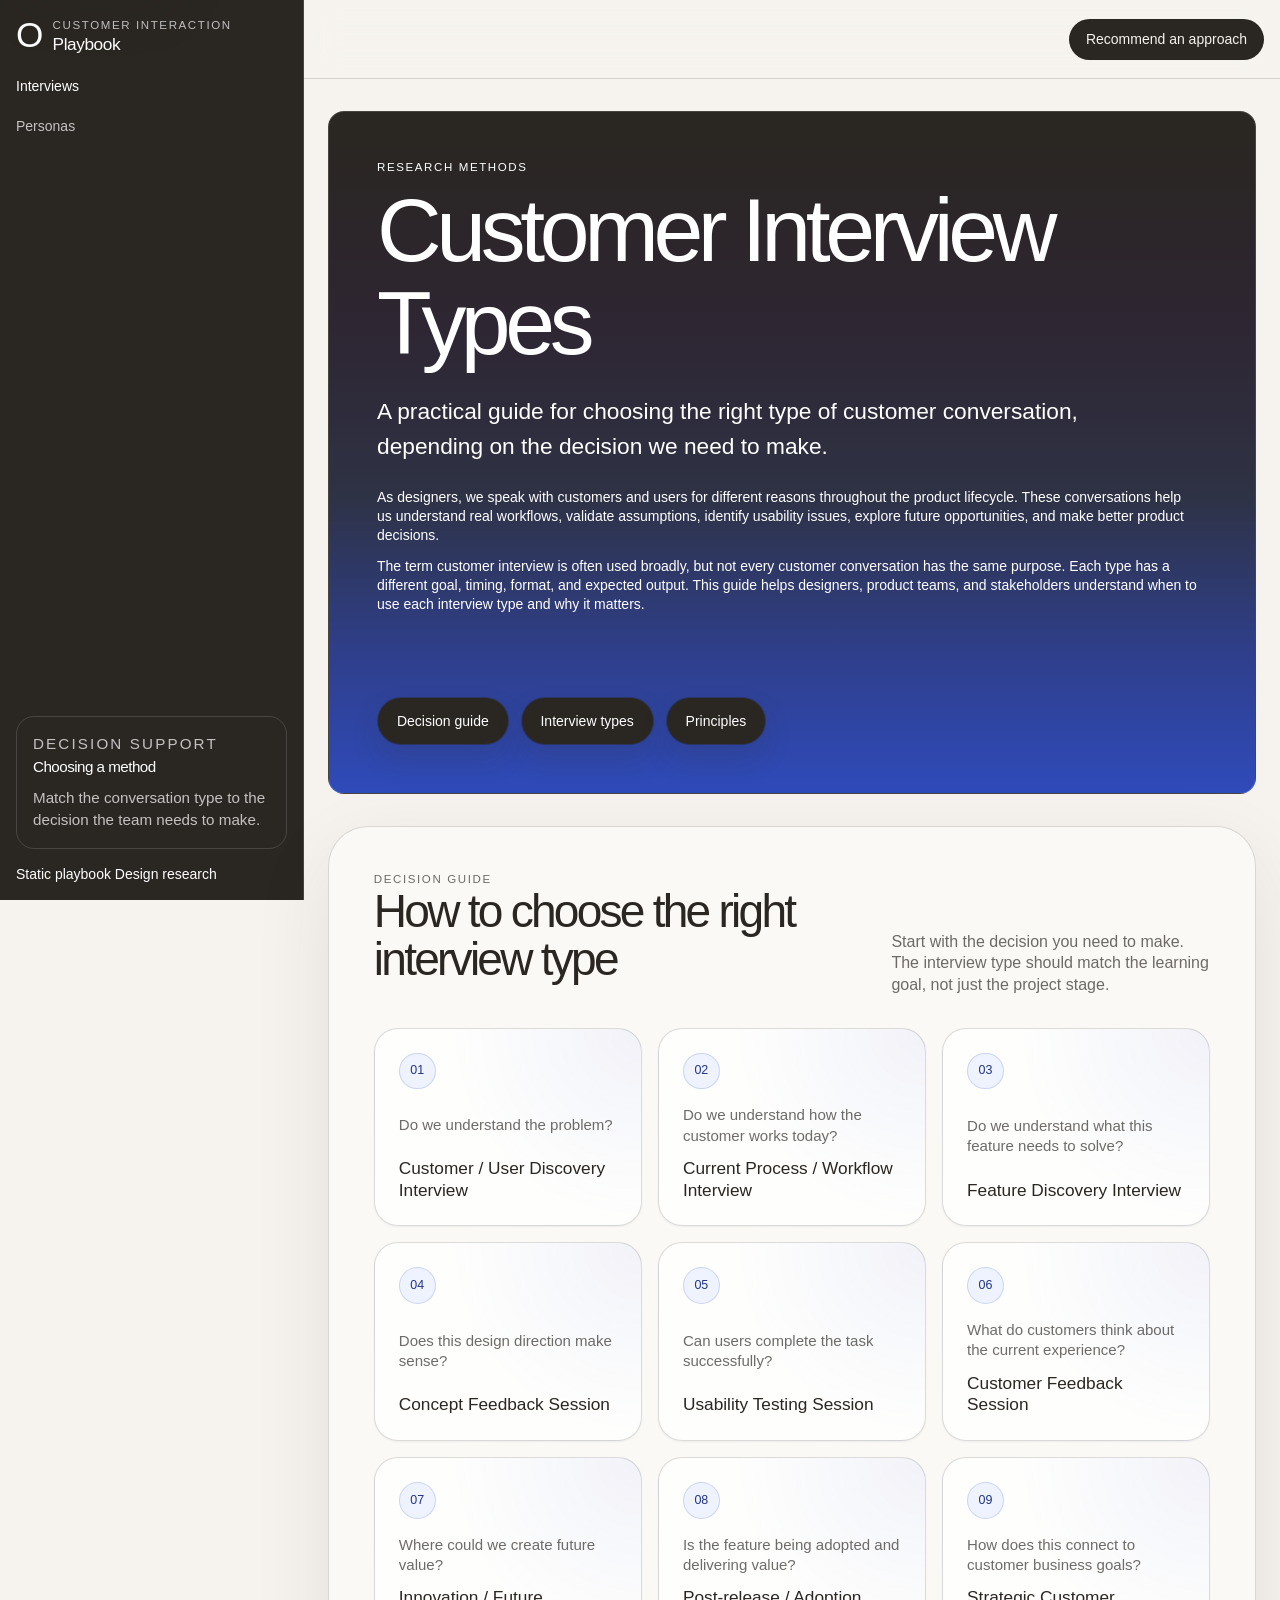
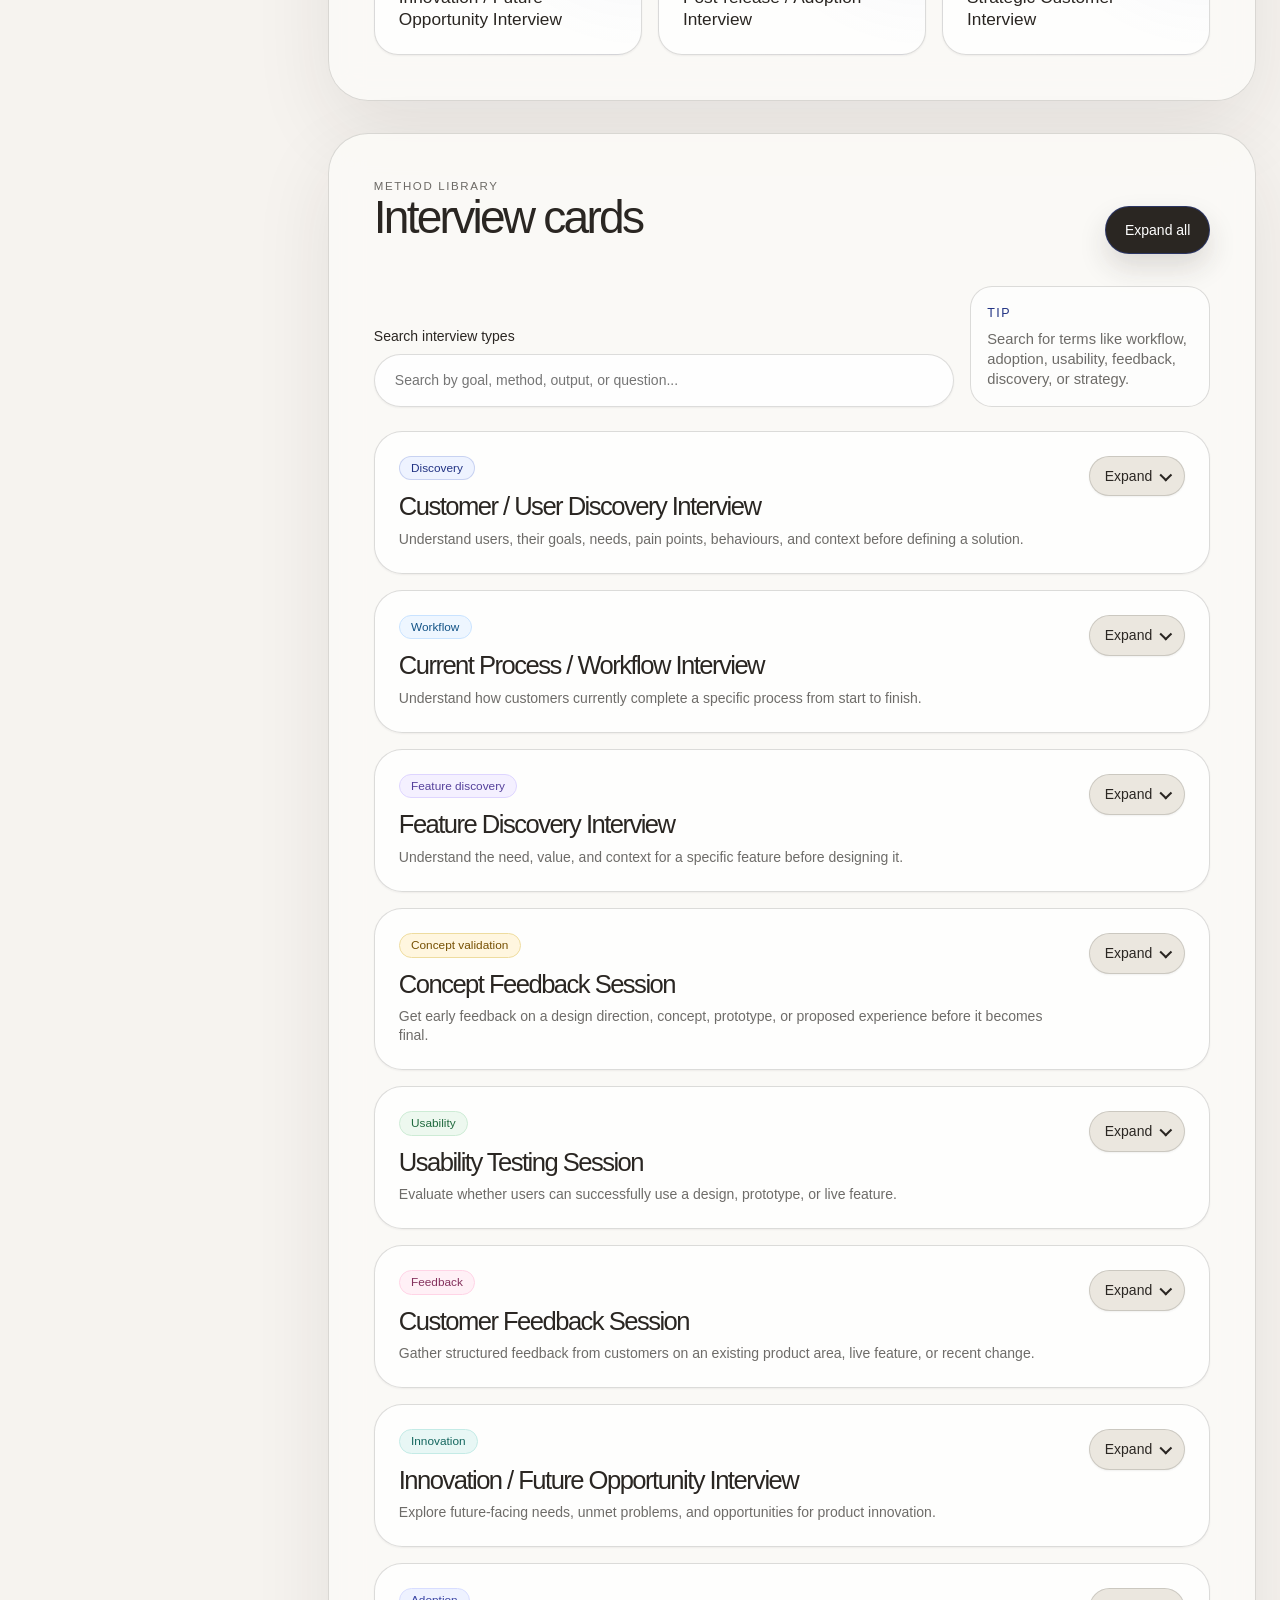
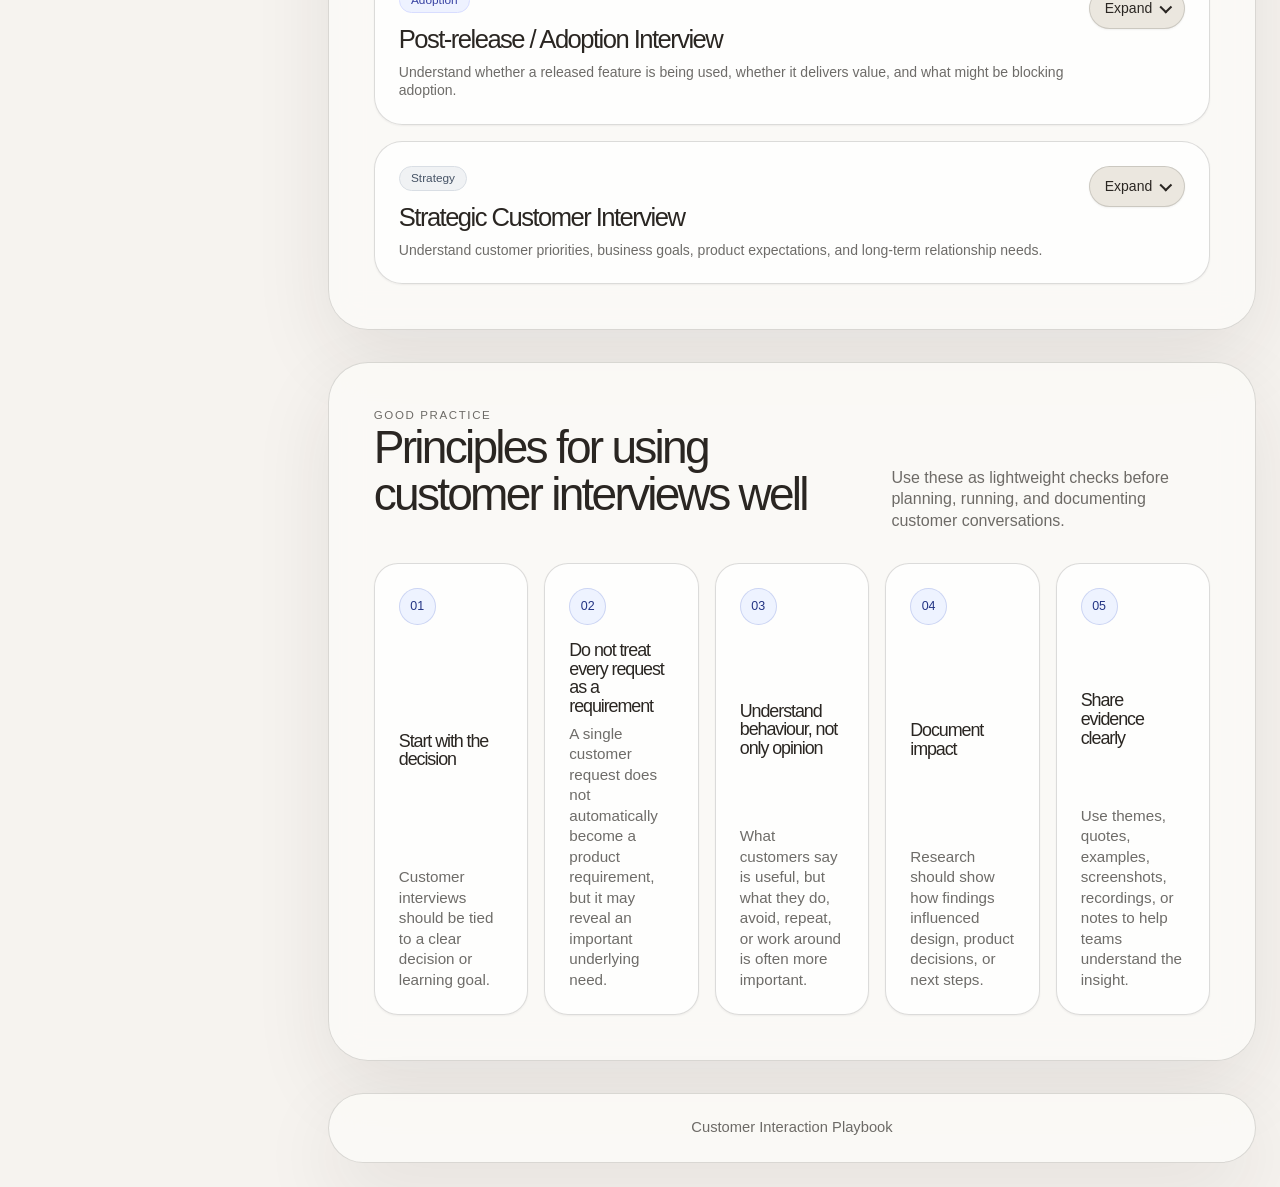
==== index.html @ 6f3b3ffb "Update Personas hero to match Interviews hero pattern" ====
<!DOCTYPE html>
<html lang="en">
<head>
  <meta charset="UTF-8">
  <meta name="viewport" content="width=device-width, initial-scale=1.0">
  <title>Customer Interview Types | Customer Interaction Playbook</title>
  <link rel="stylesheet" href="styles.css">
</head>
<body>
  <a class="skip-link" href="#main-content">Skip to main content</a>

  <div class="app-shell">
    <aside class="sidebar" aria-label="Research library navigation">
      <div class="sidebar__inner">
        <div class="brand" aria-label="Customer Interaction Playbook">
          <span class="brand__mark" aria-hidden="true">O</span>
          <div>
            <p class="brand__eyebrow">Customer Interaction</p>
            <p class="brand__name">Playbook</p>
          </div>
        </div>

        <nav class="side-nav" aria-label="Primary">
          <ul>
            <li>
              <a class="side-nav__link side-nav__link--active" href="#interviews" aria-current="page">
                <span>Interviews</span>
              </a>
            </li>
            <li>
              <a class="side-nav__link" href="#personas">
                <span>Personas</span>
              </a>
            </li>
          </ul>
        </nav>

        <div class="sidebar-card">
          <p class="sidebar-card__eyebrow">Decision support</p>
          <p class="sidebar-card__title">Choosing a method</p>
          <p>Match the conversation type to the decision the team needs to make.</p>
        </div>

        <div class="sidebar-meta" aria-label="Playbook status">
          <span>Static playbook</span>
          <span>Design research</span>
        </div>
      </div>
    </aside>

    <main id="main-content" class="main-content">
      <header class="site-topbar" aria-label="Quick actions">
        <a class="topbar-action" href="#recommend-approach">Recommend an approach</a>
      </header>

      <div class="page-view" id="interviews-view" data-view="interviews">
        <section id="interviews" class="hero hero--interviews" aria-labelledby="page-title">
          <div class="hero__content">
            <p class="eyebrow">Research methods</p>
            <h1 id="page-title">Customer Interview Types</h1>
            <p class="hero__subtitle">A practical guide for choosing the right type of customer conversation, depending on the decision we need to make.</p>
            <div class="hero__copy">
              <p>As designers, we speak with customers and users for different reasons throughout the product lifecycle. These conversations help us understand real workflows, validate assumptions, identify usability issues, explore future opportunities, and make better product decisions.</p>
              <p>The term customer interview is often used broadly, but not every customer conversation has the same purpose. Each type has a different goal, timing, format, and expected output. This guide helps designers, product teams, and stakeholders understand when to use each interview type and why it matters.</p>
            </div>
          </div>

          <div class="hero__actions" aria-label="Jump to sections">
            <a class="button hero__action-link" href="#recommend-approach">Decision guide</a>
            <a class="button hero__action-link" href="#interview-library">Interview types</a>
            <a class="button hero__action-link" href="#principles">Principles</a>
          </div>
        </section>

        <section id="recommend-approach" class="section-shell summary-section" aria-labelledby="choose-title">
          <div class="section-heading section-heading--split">
            <div>
              <p class="eyebrow">Decision guide</p>
              <h2 id="choose-title">How to choose the right interview type</h2>
            </div>
            <p>Start with the decision you need to make. The interview type should match the learning goal, not just the project stage.</p>
          </div>

          <div class="decision-grid" aria-label="Interview type decision guide">
            <article class="decision-card">
              <span class="decision-card__number">01</span>
              <p>Do we understand the problem?</p>
              <strong>Customer / User Discovery Interview</strong>
            </article>
            <article class="decision-card">
              <span class="decision-card__number">02</span>
              <p>Do we understand how the customer works today?</p>
              <strong>Current Process / Workflow Interview</strong>
            </article>
            <article class="decision-card">
              <span class="decision-card__number">03</span>
              <p>Do we understand what this feature needs to solve?</p>
              <strong>Feature Discovery Interview</strong>
            </article>
            <article class="decision-card">
              <span class="decision-card__number">04</span>
              <p>Does this design direction make sense?</p>
              <strong>Concept Feedback Session</strong>
            </article>
            <article class="decision-card">
              <span class="decision-card__number">05</span>
              <p>Can users complete the task successfully?</p>
              <strong>Usability Testing Session</strong>
            </article>
            <article class="decision-card">
              <span class="decision-card__number">06</span>
              <p>What do customers think about the current experience?</p>
              <strong>Customer Feedback Session</strong>
            </article>
            <article class="decision-card">
              <span class="decision-card__number">07</span>
              <p>Where could we create future value?</p>
              <strong>Innovation / Future Opportunity Interview</strong>
            </article>
            <article class="decision-card">
              <span class="decision-card__number">08</span>
              <p>Is the feature being adopted and delivering value?</p>
              <strong>Post-release / Adoption Interview</strong>
            </article>
            <article class="decision-card">
              <span class="decision-card__number">09</span>
              <p>How does this connect to customer business goals?</p>
              <strong>Strategic Customer Interview</strong>
            </article>
          </div>
        </section>

        <section id="interview-library" class="section-shell library-section" aria-labelledby="library-title">
          <div class="section-heading section-heading--split">
            <div>
              <p class="eyebrow">Method library</p>
              <h2 id="library-title">Interview cards</h2>
            </div>
            <div class="section-actions">
              <button class="button" id="toggle-all" type="button">Expand all</button>
            </div>
          </div>

          <div class="library-controls">
            <div class="toolbar" role="search">
              <label for="card-search">Search interview types</label>
              <input id="card-search" type="search" placeholder="Search by goal, method, output, or question..." autocomplete="off">
            </div>
            <div class="library-note">
              <span>Tip</span>
              <p>Search for terms like workflow, adoption, usability, feedback, discovery, or strategy.</p>
            </div>
          </div>

          <div class="card-list" id="card-list">
            <article class="interview-card" data-search-content="Customer / User Discovery Interview Discovery Understand users, their goals, needs, pain points, behaviours, and context before defining a solution. Early in discovery, problem area, new product opportunity, unclear user need. Who users are, what they are trying to achieve, challenges, workarounds, success. How do you currently handle this process? most difficult parts task? what happens when something goes wrong? tools systems use today? what would make this process easier? User needs, pain points, themes, opportunity areas, assumptions, recommendations, real customer problem.">
              <div class="interview-card__header">
                <div>
                  <span class="pill">Discovery</span>
                  <h3>Customer / User Discovery Interview</h3>
                  <p>Understand users, their goals, needs, pain points, behaviours, and context before defining a solution.</p>
                </div>
                <button class="accordion-toggle" type="button" aria-expanded="false" aria-controls="panel-discovery">
                  <span class="accordion-toggle__text">Expand</span>
                  <span class="chevron" aria-hidden="true"></span>
                </button>
              </div>
              <div class="accordion-panel" id="panel-discovery">
                <div class="accordion-panel__inner">
                  <dl class="detail-grid">
                    <div><dt>Purpose</dt><dd>To understand users, their goals, needs, pain points, behaviours, and context before defining a solution.</dd></div>
                    <div><dt>When we use it</dt><dd>Early in discovery, when we are exploring a problem area, new product opportunity, or unclear user need.</dd></div>
                    <div><dt>What we want to learn</dt><dd>Who the users are, what they are trying to achieve, what challenges they face, what workarounds they use, and what success looks like for them.</dd></div>
                    <div><dt>Typical questions</dt><dd><ul><li>How do you currently handle this process?</li><li>What are the most difficult parts of this task?</li><li>What happens when something goes wrong?</li><li>What tools or systems do you use today?</li><li>What would make this process easier?</li></ul></dd></div>
                    <div><dt>Output</dt><dd>User needs, pain points, themes, opportunity areas, assumptions to validate, and early design recommendations.</dd></div>
                    <div><dt>Why it matters</dt><dd>It helps the team understand the real customer problem before jumping into solution design.</dd></div>
                  </dl>
                </div>
              </div>
            </article>

            <article class="interview-card" data-search-content="Current Process / Workflow Interview Workflow Understand how customers currently complete a specific process from start to finish. map existing workflow operational behaviour redesign journey. steps roles tools decision points manual workarounds dependencies exceptions pain points. walk us through today before after involved information decision delays errors exceptions. Journey maps workflow diagrams process maps pain point maps opportunity areas requirements real behaviour actual way of working system view assumptions.">
              <div class="interview-card__header">
                <div>
                  <span class="pill pill--blue">Workflow</span>
                  <h3>Current Process / Workflow Interview</h3>
                  <p>Understand how customers currently complete a specific process from start to finish.</p>
                </div>
                <button class="accordion-toggle" type="button" aria-expanded="false" aria-controls="panel-workflow"><span class="accordion-toggle__text">Expand</span><span class="chevron" aria-hidden="true"></span></button>
              </div>
              <div class="accordion-panel" id="panel-workflow"><div class="accordion-panel__inner"><dl class="detail-grid">
                <div><dt>Purpose</dt><dd>To understand how customers currently complete a specific process from start to finish.</dd></div>
                <div><dt>When we use it</dt><dd>When we need to map an existing workflow, understand operational behaviour, or redesign part of a journey.</dd></div>
                <div><dt>What we want to learn</dt><dd>Steps in the process, roles involved, tools used, decision points, manual workarounds, dependencies, exceptions, and pain points.</dd></div>
                <div><dt>Typical questions</dt><dd><ul><li>Can you walk us through how you do this today?</li><li>What happens before and after this step?</li><li>Who is involved in this process?</li><li>What information do you need to make a decision?</li><li>Where do delays, errors, or exceptions usually happen?</li></ul></dd></div>
                <div><dt>Output</dt><dd>Journey maps, workflow diagrams, process maps, pain point maps, opportunity areas, and requirements informed by real behaviour.</dd></div>
                <div><dt>Why it matters</dt><dd>It helps the team design around the customer’s actual way of working, not only the system view or internal assumptions.</dd></div>
              </dl></div></div>
            </article>

            <article class="interview-card" data-search-content="Feature Discovery Interview Feature discovery Understand the need, value, and context for a specific feature before designing it. feature idea problem solve workflow. why needed who needs it how often outcome expects. What problem would this feature help solve? when use information need action expect valuable not valuable. Feature goals user needs acceptance considerations design principles success criteria risks assumptions internal stakeholder requests.">
              <div class="interview-card__header">
                <div>
                  <span class="pill pill--purple">Feature discovery</span>
                  <h3>Feature Discovery Interview</h3>
                  <p>Understand the need, value, and context for a specific feature before designing it.</p>
                </div>
                <button class="accordion-toggle" type="button" aria-expanded="false" aria-controls="panel-feature"><span class="accordion-toggle__text">Expand</span><span class="chevron" aria-hidden="true"></span></button>
              </div>
              <div class="accordion-panel" id="panel-feature"><div class="accordion-panel__inner"><dl class="detail-grid">
                <div><dt>Purpose</dt><dd>To understand the need, value, and context for a specific feature before designing it.</dd></div>
                <div><dt>When we use it</dt><dd>When a feature idea exists, but we need to better understand the problem it should solve and how it fits into the user’s workflow.</dd></div>
                <div><dt>What we want to learn</dt><dd>Why the feature is needed, who needs it, what problem it solves, how often the problem occurs, and what outcome the user expects.</dd></div>
                <div><dt>Typical questions</dt><dd><ul><li>What problem would this feature help you solve?</li><li>When would you use it?</li><li>What information would you need to see?</li><li>What action would you expect to take from here?</li><li>What would make this feature valuable or not valuable to you?</li></ul></dd></div>
                <div><dt>Output</dt><dd>Feature goals, user needs, acceptance considerations, design principles, success criteria, and risks or assumptions.</dd></div>
                <div><dt>Why it matters</dt><dd>It prevents the team from building a feature based only on internal assumptions or stakeholder requests.</dd></div>
              </dl></div></div>
            </article>

            <article class="interview-card" data-search-content="Concept Feedback Session Concept validation Get early feedback on a design direction, concept, prototype, or proposed experience before final. wireframes sketches flows concept designs direction makes sense. users understand expectations useful confusing missing. What showing do next useful unclear fit work. Design feedback comprehension issues missing information prioritised improvements confidence proposed direction detailed design development.">
              <div class="interview-card__header">
                <div>
                  <span class="pill pill--amber">Concept validation</span>
                  <h3>Concept Feedback Session</h3>
                  <p>Get early feedback on a design direction, concept, prototype, or proposed experience before it becomes final.</p>
                </div>
                <button class="accordion-toggle" type="button" aria-expanded="false" aria-controls="panel-concept"><span class="accordion-toggle__text">Expand</span><span class="chevron" aria-hidden="true"></span></button>
              </div>
              <div class="accordion-panel" id="panel-concept"><div class="accordion-panel__inner"><dl class="detail-grid">
                <div><dt>Purpose</dt><dd>To get early feedback on a design direction, concept, prototype, or proposed experience before it becomes final.</dd></div>
                <div><dt>When we use it</dt><dd>When we have early wireframes, sketches, flows, or concept designs and need to understand whether the direction makes sense.</dd></div>
                <div><dt>What we want to learn</dt><dd>Whether users understand the concept, whether it matches their expectations, what feels useful, what is confusing, and what may be missing.</dd></div>
                <div><dt>Typical questions</dt><dd><ul><li>What do you think this is showing you?</li><li>What would you do next from here?</li><li>What feels useful or not useful?</li><li>Is anything unclear?</li><li>How well does this fit into the way you work?</li></ul></dd></div>
                <div><dt>Output</dt><dd>Design feedback, comprehension issues, missing information, prioritised improvements, and confidence level in the proposed direction.</dd></div>
                <div><dt>Why it matters</dt><dd>It helps us test the direction early, before too much time is invested in detailed design or development.</dd></div>
              </dl></div></div>
            </article>

            <article class="interview-card" data-search-content="Usability Testing Session Usability Evaluate whether users can successfully use a design, prototype, or live feature. clickable flow implemented feature interact complete key tasks stuck misunderstand improved. show complete task click expect happen difficult unclear confident. Usability issues severity ratings task success observations recommendations changes before release useful understandable usable.">
              <div class="interview-card__header">
                <div>
                  <span class="pill pill--green">Usability</span>
                  <h3>Usability Testing Session</h3>
                  <p>Evaluate whether users can successfully use a design, prototype, or live feature.</p>
                </div>
                <button class="accordion-toggle" type="button" aria-expanded="false" aria-controls="panel-usability"><span class="accordion-toggle__text">Expand</span><span class="chevron" aria-hidden="true"></span></button>
              </div>
              <div class="accordion-panel" id="panel-usability"><div class="accordion-panel__inner"><dl class="detail-grid">
                <div><dt>Purpose</dt><dd>To evaluate whether users can successfully use a design, prototype, or live feature.</dd></div>
                <div><dt>When we use it</dt><dd>When we have a prototype, clickable flow, or implemented feature that users can interact with.</dd></div>
                <div><dt>What we want to learn</dt><dd>Whether users can complete key tasks, where they get stuck, what they misunderstand, and what needs to be improved.</dd></div>
                <div><dt>Typical questions</dt><dd><ul><li>Please show us how you would complete this task.</li><li>What would you click next?</li><li>What do you expect to happen here?</li><li>Was anything difficult or unclear?</li><li>How confident would you feel using this?</li></ul></dd></div>
                <div><dt>Output</dt><dd>Usability issues, severity ratings, task success observations, design recommendations, and changes needed before release.</dd></div>
                <div><dt>Why it matters</dt><dd>It helps ensure that what we design is not only useful, but also understandable and usable.</dd></div>
              </dl></div></div>
            </article>

            <article class="interview-card" data-search-content="Customer Feedback Session Feedback Gather structured feedback from customers on existing product area live feature recent change satisfaction friction improvement areas. works well does not causes friction customers value improve. how working today use most often difficult inefficient change impact day-to-day work. Feedback themes improvement opportunities product pain points customer sentiment backlog items current product support tickets.">
              <div class="interview-card__header">
                <div>
                  <span class="pill pill--pink">Feedback</span>
                  <h3>Customer Feedback Session</h3>
                  <p>Gather structured feedback from customers on an existing product area, live feature, or recent change.</p>
                </div>
                <button class="accordion-toggle" type="button" aria-expanded="false" aria-controls="panel-feedback"><span class="accordion-toggle__text">Expand</span><span class="chevron" aria-hidden="true"></span></button>
              </div>
              <div class="accordion-panel" id="panel-feedback"><div class="accordion-panel__inner"><dl class="detail-grid">
                <div><dt>Purpose</dt><dd>To gather structured feedback from customers on an existing product area, live feature, or recent change.</dd></div>
                <div><dt>When we use it</dt><dd>When we need feedback on something customers already use, or when we want to understand satisfaction, friction, and improvement areas.</dd></div>
                <div><dt>What we want to learn</dt><dd>What works well, what does not, what causes friction, what customers value, and what they would improve.</dd></div>
                <div><dt>Typical questions</dt><dd><ul><li>How is this working for you today?</li><li>What do you use most often?</li><li>What feels difficult or inefficient?</li><li>What would you change?</li><li>What impact does this have on your day-to-day work?</li></ul></dd></div>
                <div><dt>Output</dt><dd>Feedback themes, improvement opportunities, product pain points, customer sentiment, and possible backlog items.</dd></div>
                <div><dt>Why it matters</dt><dd>It gives the team a direct view of customer experience with the current product, rather than relying only on internal opinions or support tickets.</dd></div>
              </dl></div></div>
            </article>

            <article class="interview-card" data-search-content="Innovation / Future Opportunity Interview Innovation Explore future-facing needs unmet problems opportunities product innovation beyond feature delivery product workflow market evolve emerging strategic pain points inefficient workflows unmet expectations future goals new value. changing team works problems future wish product help takes too much time perfect process. Future opportunities innovation themes product vision strategic recommendations problem spaces discovery meaningful future value.">
              <div class="interview-card__header">
                <div>
                  <span class="pill pill--teal">Innovation</span>
                  <h3>Innovation / Future Opportunity Interview</h3>
                  <p>Explore future-facing needs, unmet problems, and opportunities for product innovation.</p>
                </div>
                <button class="accordion-toggle" type="button" aria-expanded="false" aria-controls="panel-innovation"><span class="accordion-toggle__text">Expand</span><span class="chevron" aria-hidden="true"></span></button>
              </div>
              <div class="accordion-panel" id="panel-innovation"><div class="accordion-panel__inner"><dl class="detail-grid">
                <div><dt>Purpose</dt><dd>To explore future-facing needs, unmet problems, and opportunities for product innovation.</dd></div>
                <div><dt>When we use it</dt><dd>When we are looking beyond immediate feature delivery and exploring where the product, workflow, or market could evolve.</dd></div>
                <div><dt>What we want to learn</dt><dd>Emerging needs, strategic pain points, inefficient workflows, unmet expectations, future goals, and areas where the product could create new value.</dd></div>
                <div><dt>Typical questions</dt><dd><ul><li>What is changing in the way your team works?</li><li>What problems do you expect to become more important in the future?</li><li>What do you wish the product could help you with?</li><li>What takes too much time today?</li><li>If this process worked perfectly, what would that look like?</li></ul></dd></div>
                <div><dt>Output</dt><dd>Future opportunities, innovation themes, product vision input, strategic recommendations, and problem spaces for further discovery.</dd></div>
                <div><dt>Why it matters</dt><dd>It helps the business think beyond incremental improvements and identify meaningful future value for customers.</dd></div>
              </dl></div></div>
            </article>

            <article class="interview-card" data-search-content="Post-release / Adoption Interview Adoption Understand whether a released feature is being used whether delivers value blocking adoption released piloted. users know feature exists use workflow value low high. Have you used feature when use value provide stops using more useful. Adoption insights value validation improvement opportunities usage barriers recommendations iteration successful real use delivered.">
              <div class="interview-card__header">
                <div>
                  <span class="pill pill--indigo">Adoption</span>
                  <h3>Post-release / Adoption Interview</h3>
                  <p>Understand whether a released feature is being used, whether it delivers value, and what might be blocking adoption.</p>
                </div>
                <button class="accordion-toggle" type="button" aria-expanded="false" aria-controls="panel-adoption"><span class="accordion-toggle__text">Expand</span><span class="chevron" aria-hidden="true"></span></button>
              </div>
              <div class="accordion-panel" id="panel-adoption"><div class="accordion-panel__inner"><dl class="detail-grid">
                <div><dt>Purpose</dt><dd>To understand whether a released feature is being used, whether it delivers value, and what might be blocking adoption.</dd></div>
                <div><dt>When we use it</dt><dd>After a feature has been released or piloted with customers.</dd></div>
                <div><dt>What we want to learn</dt><dd>Whether users know the feature exists, whether they use it, how it fits into their workflow, what value it provides, and why adoption may be low or high.</dd></div>
                <div><dt>Typical questions</dt><dd><ul><li>Have you used this feature?</li><li>When do you use it?</li><li>What value does it provide?</li><li>What stops you from using it?</li><li>What would make it more useful?</li></ul></dd></div>
                <div><dt>Output</dt><dd>Adoption insights, value validation, improvement opportunities, usage barriers, and recommendations for iteration.</dd></div>
                <div><dt>Why it matters</dt><dd>It helps us understand whether the feature is successful in real use, not just whether it was delivered.</dd></div>
              </dl></div></div>
            </article>

            <article class="interview-card" data-search-content="Strategic Customer Interview Strategy Understand customer priorities business goals product expectations long-term relationship needs key customers strategic accounts roadmap. business priorities strategic challenges perceived value support goals. main priorities this year support limit goals operational challenges more valuable longer term. Strategic insights account-level themes roadmap input business needs opportunity areas customer business value individual user needs.">
              <div class="interview-card__header">
                <div>
                  <span class="pill pill--slate">Strategy</span>
                  <h3>Strategic Customer Interview</h3>
                  <p>Understand customer priorities, business goals, product expectations, and long-term relationship needs.</p>
                </div>
                <button class="accordion-toggle" type="button" aria-expanded="false" aria-controls="panel-strategy"><span class="accordion-toggle__text">Expand</span><span class="chevron" aria-hidden="true"></span></button>
              </div>
              <div class="accordion-panel" id="panel-strategy"><div class="accordion-panel__inner"><dl class="detail-grid">
                <div><dt>Purpose</dt><dd>To understand customer priorities, business goals, product expectations, and long-term relationship needs.</dd></div>
                <div><dt>When we use it</dt><dd>When working with key customers, strategic accounts, or customers involved in roadmap conversations.</dd></div>
                <div><dt>What we want to learn</dt><dd>Business priorities, strategic challenges, product expectations, perceived value, and areas where the product could better support their goals.</dd></div>
                <div><dt>Typical questions</dt><dd><ul><li>What are your main priorities this year?</li><li>Where does our product support or limit your goals?</li><li>What are the biggest operational challenges for your team?</li><li>What would make the product more valuable to your business?</li><li>What areas should we be thinking about longer term?</li></ul></dd></div>
                <div><dt>Output</dt><dd>Strategic insights, account-level themes, roadmap input, business needs, and opportunity areas.</dd></div>
                <div><dt>Why it matters</dt><dd>It helps connect product and design decisions to customer business value, not only individual user needs.</dd></div>
              </dl></div></div>
            </article>
          </div>

          <div class="empty-state" id="empty-state" hidden>
            <h3>No interview types found</h3>
            <p>Try searching by a category, learning goal, output, or common question.</p>
          </div>
        </section>

        <section id="principles" class="section-shell principles-section" aria-labelledby="principles-title">
          <div class="section-heading section-heading--split">
            <div>
              <p class="eyebrow">Good practice</p>
              <h2 id="principles-title">Principles for using customer interviews well</h2>
            </div>
            <p>Use these as lightweight checks before planning, running, and documenting customer conversations.</p>
          </div>
          <div class="principles-grid">
            <article class="principle-card"><span>01</span><h3>Start with the decision</h3><p>Customer interviews should be tied to a clear decision or learning goal.</p></article>
            <article class="principle-card"><span>02</span><h3>Do not treat every request as a requirement</h3><p>A single customer request does not automatically become a product requirement, but it may reveal an important underlying need.</p></article>
            <article class="principle-card"><span>03</span><h3>Understand behaviour, not only opinion</h3><p>What customers say is useful, but what they do, avoid, repeat, or work around is often more important.</p></article>
            <article class="principle-card"><span>04</span><h3>Document impact</h3><p>Research should show how findings influenced design, product decisions, or next steps.</p></article>
            <article class="principle-card"><span>05</span><h3>Share evidence clearly</h3><p>Use themes, quotes, examples, screenshots, recordings, or notes to help teams understand the insight.</p></article>
          </div>
        </section>
      </div>

      <div class="page-view personas-page" id="personas-view" data-view="personas" hidden>
        <section id="personas" class="hero hero--personas" aria-labelledby="personas-page-title">
          <div class="hero__content">
            <p class="eyebrow">Customer ecosystem</p>
            <h1 id="personas-page-title">Personas &amp; Value Streams</h1>
            <p class="hero__subtitle">Personas and value streams help us understand the different people involved in customer, technical, operational, and insurance journeys.</p>
            <div class="hero__copy">
              <p>They give us a shared way to describe user needs, motivations, behaviours, pain points, and decision-making influence across Open GI’s customer ecosystem.</p>
              <p>Use this page to explore personas individually or through the value streams they belong to, so teams can align decisions to customer context and outcomes.</p>
            </div>
          </div>

          <div class="hero__actions" aria-label="Jump to personas sections">
            <a class="button hero__action-link" href="#personas-workspace">Explore workspace</a>
            <a class="button hero__action-link" href="#personas-tab-personas">Personas view</a>
            <a class="button hero__action-link" href="#personas-tab-streams">Value streams view</a>
          </div>
        </section>

        <section id="personas-workspace" class="personas-workspace" aria-label="Personas and value streams workspace">
          <div class="section-heading section-heading--split">
            <div>
              <p class="eyebrow">Persona library</p>
              <h2>Explore the customer ecosystem</h2>
            </div>
            <p>Switch between individual personas and the value streams they belong to.</p>
          </div>

          <div class="personas-tabs" role="tablist" aria-label="Personas page views">
            <button class="personas-tab" id="personas-tab-personas" type="button" role="tab" aria-selected="true" aria-controls="personas-panel-personas" data-personas-tab="personas">Personas</button>
            <button class="personas-tab" id="personas-tab-streams" type="button" role="tab" aria-selected="false" aria-controls="personas-panel-streams" data-personas-tab="streams">Value Streams</button>
          </div>

          <div class="personas-tab-panel" id="personas-panel-personas" role="tabpanel" aria-labelledby="personas-tab-personas" data-personas-panel="personas">
            <div class="personas-controls" aria-label="Persona card controls">
              <button class="button" id="personas-expand-all" type="button">Expand all</button>
              <button class="button button--secondary" id="personas-collapse-all" type="button">Collapse all</button>
            </div>
            <div class="personas-stream-list" id="personas-stream-list"></div>
          </div>

          <div class="personas-tab-panel" id="personas-panel-streams" role="tabpanel" aria-labelledby="personas-tab-streams" data-personas-panel="streams" hidden>
            <div class="value-stream-list" id="value-stream-list"></div>
          </div>
        </section>
      </div>

      <footer class="site-footer">
        <p>Customer Interaction Playbook</p>
      </footer>
    </main>
  </div>

  <script src="script.js"></script>
</body>
</html>
---- styles.css ----
:root {
  --black: #2a2622;
  --black-2: #2e2633;
  --black-3: #2e3244;
  --blue: #2f4bba;
  --blue-dark: #233484;
  --white: #ffffff;
  --off-white: #f6f3ef;
  --soft-white: #fbfaf7;
  --cream: #ebe7df;
  --line: rgba(42, 38, 34, 0.16);
  --line-dark: rgba(255, 255, 255, 0.14);
  --muted: rgba(42, 38, 34, 0.68);
  --muted-dark: rgba(255, 255, 255, 0.72);
  --radius-pill: 999px;
  --shadow: 0 18px 60px rgba(42, 38, 34, 0.16);
  --mono: ui-monospace, SFMono-Regular, Menlo, Monaco, Consolas, monospace;
  --sans: "proxima-soft", proxima-soft, "Proxima Soft", "Proxima Nova Soft", Ariel, sans-serif;

  --paper-50: #fffdf8;
  --paper-100: #fbf5eb;
  --paper-150: #f5ecdd;
  --paper-200: #eadfcf;

  --color-bg: var(--off-white);
  --color-surface: var(--soft-white);
  --color-surface-muted: var(--cream);
  --color-text: var(--black);
  --color-muted: var(--muted);
  --color-border: var(--line);
  --color-border-strong: rgba(42, 38, 34, 0.28);
  --color-primary: var(--blue);
  --color-primary-dark: var(--blue-dark);
  --color-primary-soft: #eef3ff;

  --shadow-card: 0 28px 80px rgba(42, 38, 34, 0.09);
  --shadow-soft: 0 18px 44px rgba(42, 38, 34, 0.12);
  --shadow-subtle: 0 1px 2px rgba(42, 38, 34, 0.06);

  --gradient-hero:
    radial-gradient(circle at 90% 8%, rgba(244, 213, 156, 0.46), transparent 17rem),
    radial-gradient(circle at 4% 0%, rgba(47, 75, 186, 0.14), transparent 25rem),
    linear-gradient(135deg, rgba(251, 250, 247, 0.98), rgba(246, 243, 239, 0.92));

  --radius-lg: 28px;
  --radius-xl: 40px;

  --space-2: 0.5rem;
  --space-3: 0.75rem;
  --space-4: 1rem;
  --space-5: 1.5rem;
  --space-6: 2rem;
  --space-7: 3rem;
  --space-8: 4rem;

  --sidebar-width: 304px;
}

* {
  box-sizing: border-box;
}

html {
  scroll-behavior: smooth;
}

body {
  margin: 0;
  font-family: var(--sans);
  color: var(--black);
  background: var(--black);
  font-size: 14px;
  font-weight: 300;
  line-height: 1.35;
  text-rendering: optimizeLegibility;
}

button,
input {
  font: inherit;
}

button {
  cursor: pointer;
}

b,
strong {
  font-weight: 500;
}

button:focus-visible,
input:focus-visible,
a:focus-visible {
  outline: 3px solid rgba(47, 75, 186, 0.38);
  outline-offset: 3px;
}

.skip-link {
  position: fixed;
  top: var(--space-4);
  left: var(--space-4);
  z-index: 30;
  transform: translateY(-180%);
  border-radius: var(--radius-pill);
  background: var(--blue);
  color: var(--white);
  padding: var(--space-3) var(--space-4);
  font-weight: 500;
  text-decoration: none;
  box-shadow: var(--shadow);
  transition: transform 160ms ease;
}

.skip-link:focus {
  transform: translateY(0);
}

.app-shell {
  display: grid;
  grid-template-columns: var(--sidebar-width) minmax(0, 1fr);
  min-height: 100vh;
  width: 100%;
  margin: 0;
  padding: 0;
  background: var(--off-white);
}

.sidebar {
  position: sticky;
  top: 0;
  height: 100vh;
  padding: 1rem;
  background: var(--black);
  color: var(--white);
  border-right: 1px solid var(--line-dark);
  display: flex;
  flex-direction: column;
  gap: 1rem;
  overflow: auto;
  box-sizing: border-box;
  font-family: var(--sans);
  font-size: 14px;
  font-weight: 300;
  line-height: 18.9px;
}

.sidebar__inner {
  display: flex;
  min-height: 100%;
  flex-direction: column;
  gap: 1rem;
}

.brand {
  display: flex;
  align-items: center;
  gap: var(--space-3);
  min-width: 0;
  padding: 0;
  border: 0;
  border-radius: 0;
  background: transparent;
  box-shadow: none;
}

.brand__mark {
  display: inline-flex;
  align-items: center;
  justify-content: center;
  width: auto;
  height: auto;
  min-width: 0;
  flex: 0 0 auto;
  border: 0;
  border-radius: 0;
  background: transparent;
  box-shadow: none;
  color: var(--white);
  font-size: 2.2rem;
  font-weight: 500;
  line-height: 1;
  letter-spacing: -0.08em;
}

.brand p {
  margin: 0;
}

.brand__eyebrow,
.sidebar-card__eyebrow {
  color: var(--muted-dark);
  font-size: 0.72rem;
  font-weight: 500;
  letter-spacing: 0.14em;
  text-transform: uppercase;
}

.brand__name {
  color: var(--white);
  font-size: 1.08rem;
  font-weight: 500;
  letter-spacing: -0.025em;
}

.side-nav {
  padding: 0;
  border: 0;
  border-radius: 0;
  background: transparent;
  box-shadow: none;
}

.side-nav ul {
  display: grid;
  grid-template-columns: 1fr;
  gap: 0.45rem;
  justify-content: stretch;
  margin: 0;
  padding: 0;
  list-style: none;
}

.side-nav__link {
  display: flex;
  align-items: center;
  border: 0;
  border-radius: 0;
  background: transparent;
  color: var(--muted-dark);
  padding: 0.45rem 0;
  text-decoration: none;
  transition: color 180ms ease;
}

.side-nav__link:hover {
  color: var(--white);
}

.side-nav__link--active {
  color: var(--white);
  font-weight: 500;
}

.sidebar-card {
  display: block;
  min-width: 0;
  max-width: none;
  margin-top: auto;
  padding: var(--space-4);
  border: 1px solid var(--line-dark);
  border-radius: 18px;
  background: transparent;
  color: var(--muted-dark);
  box-shadow: none;
}

.sidebar-card__eyebrow {
  margin: 0 0 var(--space-2);
}

.sidebar-card__title {
  margin: 0 0 var(--space-2) !important;
  color: var(--white);
  font-size: 1.12rem;
  font-weight: 500;
  line-height: 1.2;
  letter-spacing: -0.035em;
}

.sidebar-card p {
  margin: 0;
  font-size: 0.95rem;
  line-height: 1.5;
}

.main-content {
  display: grid;
  gap: var(--space-6);
  min-width: 0;
  padding: 0 var(--space-5) var(--space-5);
  background: var(--off-white);
}

.site-topbar {
  align-items: center;
  backdrop-filter: blur(16px);
  -webkit-backdrop-filter: blur(16px);
  background-attachment: scroll;
  background-clip: border-box;
  background-color: rgba(246, 243, 239, 0.92);
  background-image: none;
  background-origin: padding-box;
  background-position-x: 0%;
  background-position-y: 0%;
  background-repeat: repeat;
  background-size: auto;
  border: 0;
  border-bottom-color: rgba(42, 38, 34, 0.16);
  border-bottom-style: solid;
  border-bottom-width: 0.888889px;
  border-radius: 0;
  box-shadow: none;
  box-sizing: border-box;
  color: rgb(42, 38, 34);
  column-gap: 16px;
  display: flex;
  font-family: var(--sans);
  font-size: 14px;
  font-weight: 300;
  height: 79.1597px;
  justify-content: flex-end;
  line-height: 18.9px;
  margin: 0 calc(var(--space-5) * -1);
  padding: 16px;
  position: sticky;
  row-gap: 16px;
  text-size-adjust: 100%;
  top: 0;
  unicode-bidi: isolate;
  width: auto;
  z-index: 20;
}

.topbar-action {
  align-items: center;
  background-color: rgb(42, 38, 34);
  border: 1px solid rgba(42, 38, 34, 0.18);
  border-radius: var(--radius-pill);
  box-shadow: none;
  box-sizing: border-box;
  color: rgb(246, 243, 239);
  display: inline-flex;
  font-family: var(--sans);
  font-size: 14px;
  font-weight: 300;
  justify-content: center;
  line-height: 18.9px;
  min-height: 40px;
  padding: 10px 16px;
  text-decoration: none;
  transition: background-color 160ms ease, border-color 160ms ease, transform 160ms ease;
}

.topbar-action:hover {
  background-color: rgb(28, 25, 22);
  border-color: rgba(42, 38, 34, 0.28);
  transform: translateY(-1px);
}

.topbar-action:focus-visible {
  outline: 3px solid rgba(42, 38, 34, 0.22);
  outline-offset: 3px;
}

.page-view {
  display: grid;
  gap: var(--space-6);
}

.page-view[hidden] {
  display: none;
}

.section-shell,
.personas-header,
.personas-workspace,
.site-footer {
  border: 1px solid var(--line);
  border-radius: var(--radius-xl);
  background: rgba(251, 250, 247, 0.9);
  box-shadow: var(--shadow-card);
  backdrop-filter: blur(16px);
}

.hero,
.detail-hero {
  color: var(--white);
  background-color: var(--black);
  background-image: url(./portal.svg), linear-gradient(rgb(42, 38, 34) 4%, rgb(46, 38, 51) 32%, rgb(46, 50, 68) 56%, rgb(47, 63, 140) 80%, rgb(47, 75, 186));
  background-repeat: no-repeat, no-repeat;
  background-size: min(40%, 460px), cover;
  min-height: 420px;
  display: flex;
  flex-direction: column;
  justify-content: flex-end;
  align-items: flex-start;
  position: relative;
  background-position: right 2rem bottom 2rem, center center;
  border: 1px solid var(--line-dark);
  border-radius: 1rem;
  padding: 3rem;
  overflow: hidden;
}

.hero {
  display: flex;
  flex-direction: column;
  gap: clamp(var(--space-5), 4vw, var(--space-8));
}

.personas-header::before {
  position: absolute;
  right: clamp(1.5rem, 4vw, 4rem);
  bottom: clamp(1.5rem, 4vw, 4rem);
  width: clamp(7rem, 15vw, 13rem);
  height: clamp(7rem, 15vw, 13rem);
  border: 1px solid rgba(47, 75, 186, 0.16);
  border-radius: var(--radius-pill);
  background:
    linear-gradient(135deg, rgba(47, 75, 186, 0.12), rgba(255, 255, 255, 0)),
    radial-gradient(circle, rgba(244, 213, 156, 0.42), transparent 68%);
  content: "";
}

.hero__content,
.hero__panel,
.personas-header__content,
.personas-summary {
  position: relative;
  z-index: 1;
}

.eyebrow,
.metric-card__kicker {
  margin: 0 0 var(--space-2);
  color: var(--muted);
  font-size: 0.72rem;
  font-weight: 500;
  letter-spacing: 0.14em;
  text-transform: uppercase;
}

h1,
h2,
h3,
h4,
h5,
h6,
p {
  margin-top: 0;
}

h1,
h2,
h3,
h4,
h5,
h6 {
  color: var(--black);
  font-weight: 500;
  line-height: 1.04;
  letter-spacing: -0.06em;
}

h1 {
  max-width: 900px;
  margin-bottom: var(--space-5);
  font-size: clamp(3rem, 7vw, 6.6rem);
}


.hero h1 {
  font-weight: 300;
}

.hero h1,
.hero h2,
.hero h3,
.hero h4,
.hero h5,
.hero h6,
.detail-hero h1,
.detail-hero h2,
.detail-hero h3,
.detail-hero h4,
.detail-hero h5,
.detail-hero h6,
.hero .eyebrow,
.detail-hero .eyebrow {
  color: var(--white);
}
h2 {
  margin-bottom: var(--space-3);
  font-size: clamp(1.8rem, 3.6vw, 3.15rem);
}

h3 {
  margin-bottom: var(--space-2);
  font-size: clamp(1.1rem, 1.8vw, 1.45rem);
}

.hero__subtitle {
  max-width: 780px;
  margin-bottom: var(--space-5);
  color: var(--white);
  font-size: clamp(1.12rem, 2vw, 1.42rem);
  line-height: 1.55;
}

.hero__copy {
  display: grid;
  gap: var(--space-3);
  max-width: 820px;
  color: var(--white);
}

.hero__copy p,
.section-heading p,
.interview-card p,
.principle-card p,
.site-footer p {
  margin-bottom: 0;
}

.hero__panel {
  display: grid;
  grid-template-columns: 1fr;
  gap: var(--space-3);
  align-content: start;
}

.hero__actions {
  display: flex;
  flex-direction: row;
  flex-wrap: wrap;
  align-items: center;
  gap: var(--space-3);
  margin-top: var(--space-6);
}

.hero__action-link {
  display: inline-flex;
  align-items: center;
  justify-content: center;
  text-decoration: none;
  border-radius: 0.5rem;
  background: var(--white);
  color: var(--black);
  font-weight: 400;
}

.metric-card {
  display: grid;
  gap: var(--space-2);
  min-height: 132px;
  border: 1px solid var(--line);
  border-radius: 24px;
  background: rgba(255, 255, 255, 0.76);
  padding: var(--space-5);
  box-shadow: var(--shadow-subtle);
}

.metric-card--large {
  min-height: 230px;
  background:
    radial-gradient(circle at 100% 0%, rgba(244, 213, 156, 0.36), transparent 12rem),
    linear-gradient(135deg, rgba(47, 75, 186, 0.12), rgba(255, 255, 255, 0.84));
}

.metric-card__value {
  align-self: end;
  color: var(--blue-dark);
  font-size: clamp(2.8rem, 5vw, 4.5rem);
  font-weight: 500;
  line-height: 0.9;
  letter-spacing: -0.08em;
}

.metric-card__label {
  color: var(--muted);
  font-weight: 500;
  line-height: 1.45;
}

.section-shell {
  padding: clamp(1.6rem, 3.5vw, 3rem);
}

.section-heading {
  max-width: 880px;
  margin-bottom: var(--space-6);
}

.section-heading--split {
  display: grid;
  grid-template-columns: minmax(0, 0.96fr) minmax(280px, 0.62fr);
  gap: var(--space-5);
  max-width: none;
  align-items: end;
}

.section-heading--split > p {
  color: var(--muted);
  font-size: 1rem;
}

.section-actions {
  display: flex;
  justify-content: flex-end;
}

.decision-grid {
  display: grid;
  grid-template-columns: repeat(3, minmax(0, 1fr));
  gap: var(--space-4);
}

.decision-card,
.principle-card {
  position: relative;
  display: grid;
  align-content: space-between;
  min-height: 190px;
  border: 1px solid var(--line);
  border-radius: 24px;
  background:
    radial-gradient(circle at 100% 0%, rgba(47, 75, 186, 0.06), transparent 12rem),
    rgba(255, 255, 255, 0.76);
  padding: var(--space-5);
  box-shadow: var(--shadow-subtle);
  transition: border-color 180ms ease, box-shadow 180ms ease, transform 180ms ease;
}

.decision-card:hover,
.principle-card:hover {
  transform: translateY(-3px);
  border-color: var(--color-border-strong);
  box-shadow: var(--shadow-soft);
}

.decision-card__number,
.principle-card span {
  display: inline-grid;
  width: 2.3rem;
  height: 2.3rem;
  place-items: center;
  border: 1px solid rgba(47, 75, 186, 0.18);
  border-radius: var(--radius-pill);
  background: #eef3ff;
  color: var(--blue-dark);
  font-size: 0.78rem;
  font-weight: 500;
}

.decision-card p {
  margin: var(--space-4) 0 var(--space-3);
  color: var(--muted);
  font-size: 0.94rem;
}

.decision-card strong {
  color: var(--black);
  font-size: 1.08rem;
  line-height: 1.25;
}

.library-controls {
  display: grid;
  grid-template-columns: minmax(0, 1fr) minmax(240px, 0.34fr);
  gap: var(--space-4);
  align-items: end;
  margin-bottom: var(--space-5);
}

.toolbar {
  display: grid;
  gap: var(--space-2);
}

.toolbar label {
  color: var(--black);
  font-weight: 500;
}

.toolbar input {
  width: 100%;
  border: 1px solid var(--line);
  border-radius: var(--radius-pill);
  background: rgba(255, 255, 255, 0.9);
  color: var(--black);
  padding: 1rem 1.25rem;
  box-shadow: var(--shadow-subtle);
}

.toolbar input:focus {
  border-color: var(--blue);
  background: var(--white);
  box-shadow: 0 0 0 4px rgba(47, 75, 186, 0.13);
  outline: none;
}

.library-note {
  border: 1px solid var(--line);
  border-radius: 22px;
  background: rgba(255, 255, 255, 0.66);
  padding: var(--space-4);
}

.library-note span {
  display: inline-flex;
  margin-bottom: var(--space-2);
  color: var(--blue-dark);
  font-size: 0.78rem;
  font-weight: 500;
  text-transform: uppercase;
  letter-spacing: 0.12em;
}

.library-note p {
  margin: 0;
  color: var(--muted);
  font-size: 0.92rem;
}

.button {
  border: 1px solid rgba(47, 75, 186, 0.42);
  border-radius: var(--radius-pill);
  background: var(--black);
  color: var(--white);
  padding: 0.86rem 1.18rem;
  font-weight: 500;
  box-shadow: 0 14px 28px rgba(42, 38, 34, 0.15);
}

.card-list {
  display: grid;
  grid-template-columns: 1fr;
  gap: var(--space-4);
}

.interview-card,
.persona-card,
.personas-stream-section,
.value-stream-card {
  overflow: hidden;
  border: 1px solid var(--line);
  border-radius: 28px;
  background: rgba(255, 255, 255, 0.78);
  box-shadow: var(--shadow-subtle);
}

.interview-card[hidden] {
  display: none;
}

.interview-card__header,
.persona-card-header {
  display: grid;
  grid-template-columns: minmax(0, 1fr) auto;
  gap: var(--space-5);
  align-items: start;
  padding: var(--space-5);
}

.interview-card h3,
.persona-card-header h3 {
  margin-top: var(--space-3);
  font-size: clamp(1.26rem, 2vw, 1.65rem);
  line-height: 1.16;
}

.interview-card p,
.persona-card-header p {
  max-width: 780px;
  color: var(--muted);
}

.pill,
.stream-badge {
  display: inline-flex;
  align-items: center;
  width: fit-content;
  border: 1px solid rgba(47, 75, 186, 0.2);
  border-radius: var(--radius-pill);
  background: #eef3ff;
  color: var(--blue-dark);
  padding: 0.26rem 0.7rem;
  font-size: 0.74rem;
  font-weight: 500;
  line-height: 1.2;
}

.pill--blue { background: #eef6ff; color: #145487; border-color: #c9e3ff; }
.pill--purple { background: #f4f0ff; color: #55409b; border-color: #ded5ff; }
.pill--amber { background: #fff6df; color: #765003; border-color: #eedc9f; }
.pill--green { background: #edf8ef; color: #206a3e; border-color: #cdebd5; }
.pill--pink { background: #fff0f6; color: #84325d; border-color: #ffd4e6; }
.pill--teal { background: #e8f7f5; color: #14665e; border-color: #c4ebe6; }
.pill--indigo { background: #eef2ff; color: #3843a3; border-color: #d8ddff; }
.pill--slate { background: #f0f2f4; color: #465365; border-color: #d9dee4; }

.accordion-toggle,
.persona-card-toggle {
  display: inline-flex;
  align-items: center;
  gap: var(--space-2);
  border: 1px solid var(--line);
  border-radius: var(--radius-pill);
  background: var(--cream);
  color: var(--black);
  padding: 0.62rem 0.95rem;
  font-weight: 500;
  box-shadow: var(--shadow-subtle);
}

.chevron {
  width: 0.55rem;
  height: 0.55rem;
  border-right: 2px solid currentColor;
  border-bottom: 2px solid currentColor;
  transform: rotate(45deg) translateY(-2px);
  transition: transform 220ms ease;
}

.accordion-toggle[aria-expanded="true"] .chevron,
.persona-card-toggle[aria-expanded="true"] .chevron {
  transform: rotate(225deg) translateY(-1px);
}

.accordion-panel,
.persona-card-content {
  max-height: 0;
  overflow: hidden;
  transition: max-height 260ms ease;
}

.accordion-panel__inner,
.persona-card-content__inner {
  border-top: 1px solid var(--line);
  background:
    radial-gradient(circle at 100% 0%, rgba(47, 75, 186, 0.06), transparent 16rem),
    linear-gradient(180deg, rgba(246, 243, 239, 0.78) 0%, rgba(255, 255, 255, 0.78) 100%);
  padding: var(--space-5);
}

.detail-grid,
.persona-card-content__inner,
.value-stream-card__grid {
  display: grid;
  grid-template-columns: repeat(2, minmax(0, 1fr));
  gap: var(--space-4);
  margin: 0;
}

.detail-grid div,
.persona-detail-block {
  border: 1px solid var(--line);
  border-radius: 20px;
  background: rgba(255, 253, 248, 0.9);
  padding: var(--space-4);
  box-shadow: var(--shadow-subtle);
}

.detail-grid dt,
.persona-detail-block h3,
.persona-detail-block h4 {
  margin: 0 0 var(--space-2);
  color: var(--black);
  font-size: 1rem;
  font-weight: 500;
}

.detail-grid dd,
.persona-detail-block p,
.persona-detail-block ul {
  margin: 0;
  color: var(--muted);
}

.detail-grid ul,
.persona-detail-block ul {
  padding-left: 1.15rem;
}

.empty-state {
  margin-top: var(--space-4);
  border: 1px dashed var(--line);
  border-radius: var(--radius-lg);
  background: rgba(255, 255, 255, 0.68);
  padding: var(--space-6);
  text-align: center;
}

.principles-grid {
  display: grid;
  grid-template-columns: repeat(5, minmax(0, 1fr));
  gap: var(--space-4);
}

.principle-card {
  min-height: 230px;
  background: rgba(255, 255, 255, 0.76);
}

.principle-card span {
  margin-bottom: var(--space-4);
}

.principle-card h3 {
  font-size: 1.12rem;
}

.principle-card p {
  color: var(--muted);
  font-size: 0.95rem;
}

.personas-page {
  gap: var(--space-6);
}

.personas-header,
.personas-workspace {
  position: relative;
  display: grid;
  gap: var(--space-5);
  overflow: hidden;
  padding: clamp(var(--space-5), 4vw, var(--space-7));
}

.personas-header {
  grid-template-columns: minmax(0, 1fr) minmax(260px, 0.48fr);
  background: var(--gradient-hero);
}

.personas-header h1 {
  max-width: 800px;
  margin: 0 0 var(--space-4);
  font-size: clamp(3rem, 6vw, 6.2rem);
  line-height: 0.96;
  letter-spacing: -0.075em;
}

.personas-header__intro {
  max-width: 880px;
  margin: 0;
  color: var(--muted);
  font-size: clamp(1.03rem, 1.4vw, 1.22rem);
}

.personas-summary {
  display: grid;
  grid-template-columns: 1fr;
  gap: var(--space-3);
  align-content: start;
}

.personas-summary__card {
  display: grid;
  min-height: 132px;
  align-content: end;
  border: 1px solid var(--line);
  border-radius: 24px;
  background: rgba(255, 255, 255, 0.76);
  padding: var(--space-5);
  box-shadow: var(--shadow-subtle);
}

.personas-summary__value {
  color: var(--blue-dark);
  font-size: clamp(2.2rem, 4vw, 3.6rem);
  font-weight: 500;
  line-height: 1;
  letter-spacing: -0.06em;
}

.personas-summary__label {
  color: var(--muted);
  font-size: 0.95rem;
}

.personas-tabs {
  display: inline-flex;
  width: fit-content;
  gap: var(--space-2);
  border: 1px solid var(--line);
  border-radius: var(--radius-pill);
  background: var(--cream);
  padding: var(--space-2);
  box-shadow: var(--shadow-subtle);
}

.personas-tab {
  border: 1px solid transparent;
  border-radius: var(--radius-pill);
  background: transparent;
  color: var(--muted);
  padding: 0.74rem 1.12rem;
  font-weight: 500;
}

.personas-tab[aria-selected="true"] {
  border-color: rgba(47, 75, 186, 0.22);
  background: var(--white);
  color: var(--blue-dark);
  box-shadow: var(--shadow-subtle);
}

.personas-tab-panel {
  display: grid;
  gap: var(--space-5);
}

.personas-tab-panel[hidden] {
  display: none;
}

.personas-controls {
  display: flex;
  flex-wrap: wrap;
  gap: var(--space-3);
  justify-content: flex-end;
}

.personas-page .button--secondary {
  border-color: var(--line);
  background: var(--cream);
  color: var(--black);
}

.personas-stream-list,
.value-stream-list,
.persona-card-list {
  display: grid;
  gap: var(--space-4);
}

.personas-stream-section,
.value-stream-card {
  padding: var(--space-5);
}

.personas-stream-section__header {
  display: grid;
  gap: var(--space-2);
  max-width: 980px;
  margin-bottom: var(--space-5);
}

.personas-stream-section__header h2,
.value-stream-card h2 {
  margin: 0;
  font-size: clamp(1.55rem, 3vw, 2.35rem);
  line-height: 1.05;
  letter-spacing: -0.045em;
}

.personas-stream-section__header p:not(.eyebrow) {
  margin: 0;
  color: var(--muted);
}

.persona-detail-block--wide {
  grid-column: 1 / -1;
}

.value-stream-card {
  display: grid;
  gap: var(--space-5);
}

.value-stream-card__header {
  display: grid;
  gap: var(--space-3);
}

.site-footer {
  padding: var(--space-5);
  color: var(--muted);
  font-size: 0.92rem;
  text-align: center;
}

@media (max-width: 1100px) {
  .app-shell {
    display: grid;
    grid-template-columns: 1fr;
    min-height: 100vh;
    width: 100%;
    margin: 0;
    padding: 0;
  }

  .sidebar {
    position: relative;
    top: 0;
    height: auto;
    width: 100%;
    border-right: 0;
    border-bottom: 1px solid var(--line-dark);
    background-attachment: scroll;
    background-clip: border-box;
    background-color: rgb(42, 38, 34);
    background-image: none;
    background-origin: padding-box;
    background-position-x: 0%;
    background-position-y: 0%;
    background-repeat: repeat;
    background-size: auto;
    border-bottom-color: rgba(255, 255, 255, 0.14);
    border-bottom-style: solid;
    border-bottom-width: 0.888889px;
    border-right-color: rgb(255, 255, 255);
    border-right-style: none;
    border-right-width: 0;
    box-sizing: border-box;
    color: rgb(255, 255, 255);
    column-gap: 16px;
    display: flex;
    flex-direction: column;
    font-family: var(--sans);
    font-size: 14px;
    font-weight: 300;
    line-height: 18.9px;
    overflow-x: auto;
    overflow-y: auto;
    padding: 16px;
    row-gap: 16px;
    unicode-bidi: isolate;
  }

  .sidebar__inner {
    min-height: auto;
  }

  .main-content {
    padding: 0 var(--space-4) var(--space-4);
  }

  .hero,
  .personas-header,
  .section-heading--split,
  .library-controls {
    grid-template-columns: 1fr;
  }

  .hero__panel,
  .personas-summary {
    grid-template-columns: repeat(3, minmax(0, 1fr));
  }

  .decision-grid,
  .principles-grid {
    grid-template-columns: repeat(2, minmax(0, 1fr));
  }

  .detail-grid {
    grid-template-columns: 1fr;
  }
}

@media (max-width: 720px) {
  .hero,
  .detail-hero {
    padding: 2rem;
    min-height: 360px;
  }
}

@media (max-width: 860px) {
  .side-nav ul {
    grid-template-columns: repeat(2, minmax(0, 1fr));
  }

  .sidebar-card {
    display: none;
  }

  .site-topbar {
    position: sticky;
    top: 0;
    border-radius: 0;
    width: auto;
  }

  .topbar-action {
    width: 100%;
  }

  .hero__panel,
  .personas-summary,
  .decision-grid,
  .principles-grid,
  .detail-grid,
  .persona-card-content__inner,
  .value-stream-card__grid {
    grid-template-columns: 1fr;
  }

  .interview-card__header,
  .persona-card-header {
    grid-template-columns: 1fr;
  }

  .button {
    width: 100%;
  }

  .personas-controls {
    justify-content: stretch;
  }

  .personas-tabs {
    width: 100%;
  }

  .personas-tab {
    flex: 1;
  }
}

@media (max-width: 560px) {
  body {
    font-size: 14px;
  }

  .section-shell,
  .site-footer,
  .hero,
  .personas-header,
  .personas-workspace,
  .personas-stream-section,
  .value-stream-card {
    border-radius: 22px;
  }

  .site-topbar {
    border-radius: 0;
  }

  .hero,
  .personas-header,
  .personas-workspace {
    padding: var(--space-5);
  }

  .side-nav ul {
    grid-template-columns: 1fr;
  }

  .metric-card {
    min-height: 118px;
  }

  .accordion-toggle,
  .persona-card-toggle {
    justify-content: center;
    width: 100%;
  }

  .accordion-panel__inner,
  .persona-card-content__inner {
    padding: var(--space-4);
  }

  .personas-tabs {
    display: grid;
    border-radius: 20px;
  }
}

@media (prefers-reduced-motion: reduce) {
  *,
  *::before,
  *::after {
    scroll-behavior: auto !important;
    transition-duration: 0.01ms !important;
    animation-duration: 0.01ms !important;
    animation-iteration-count: 1 !important;
  }
}
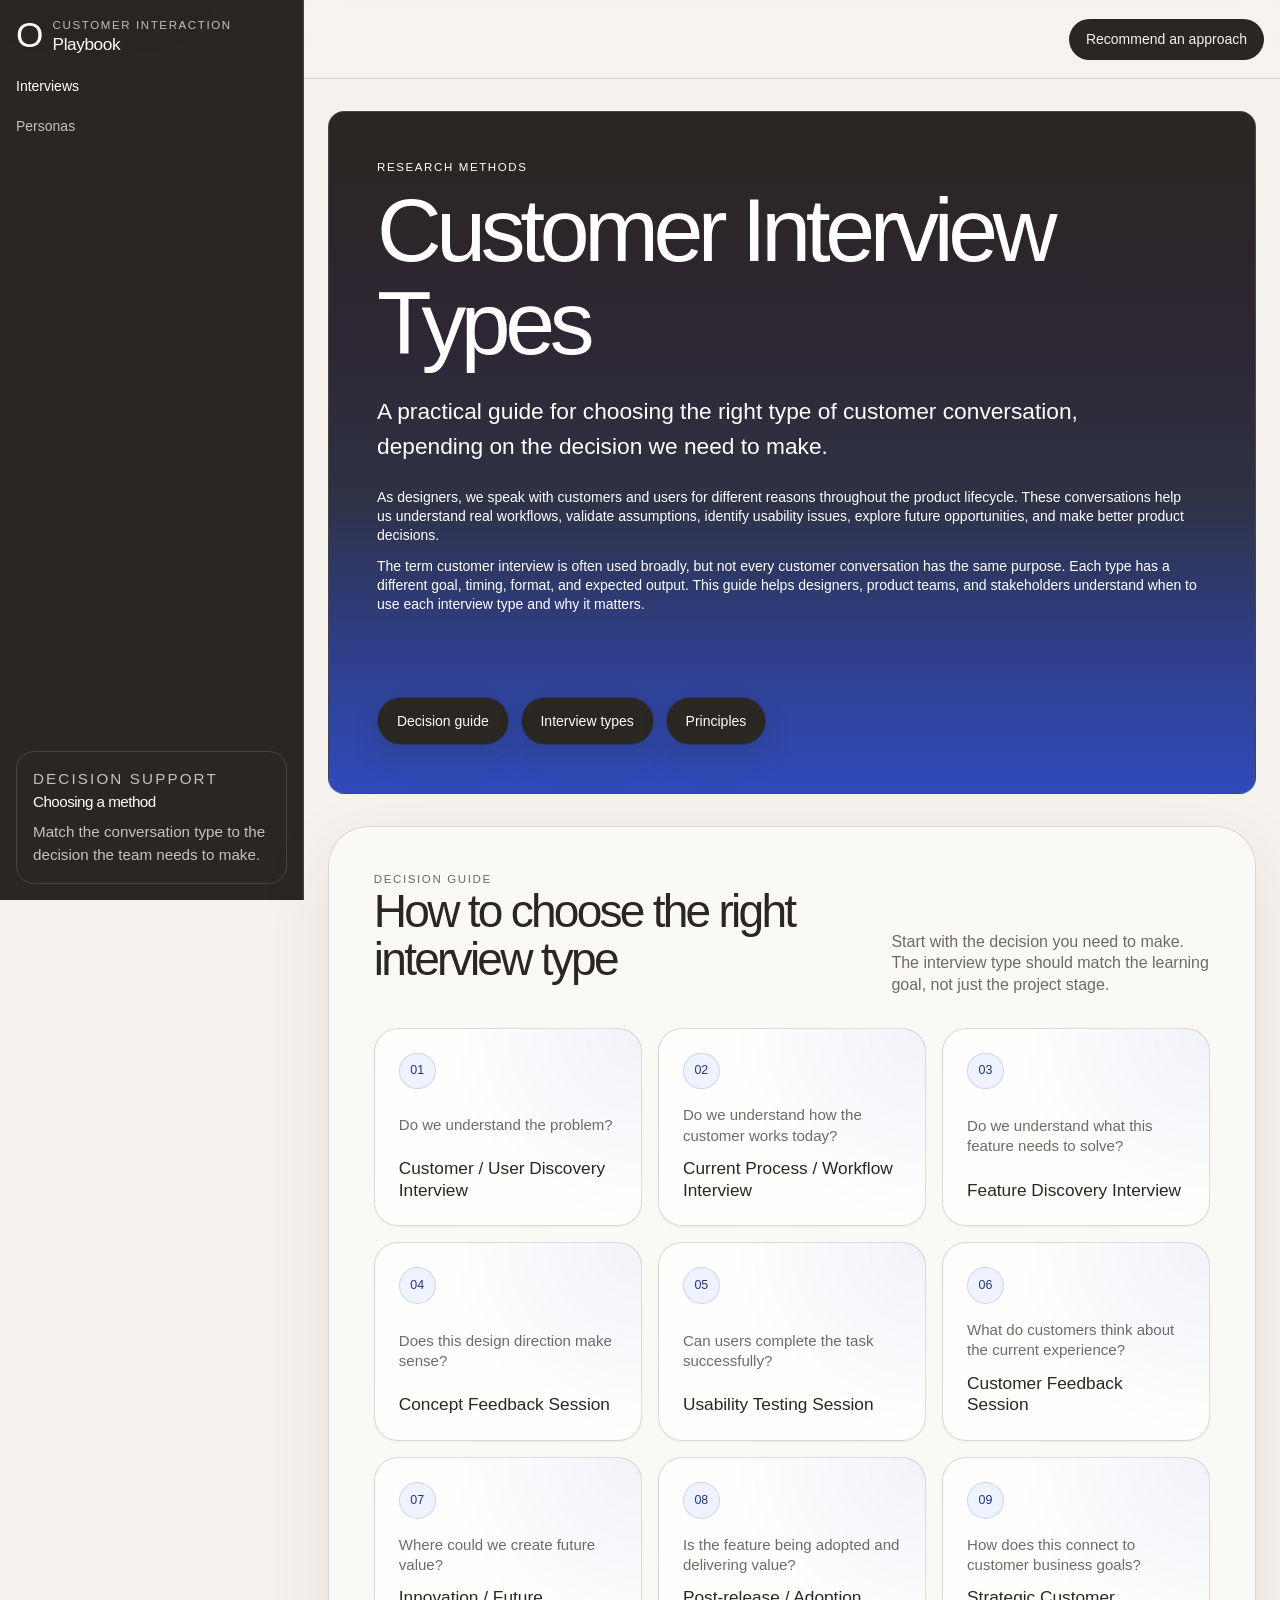
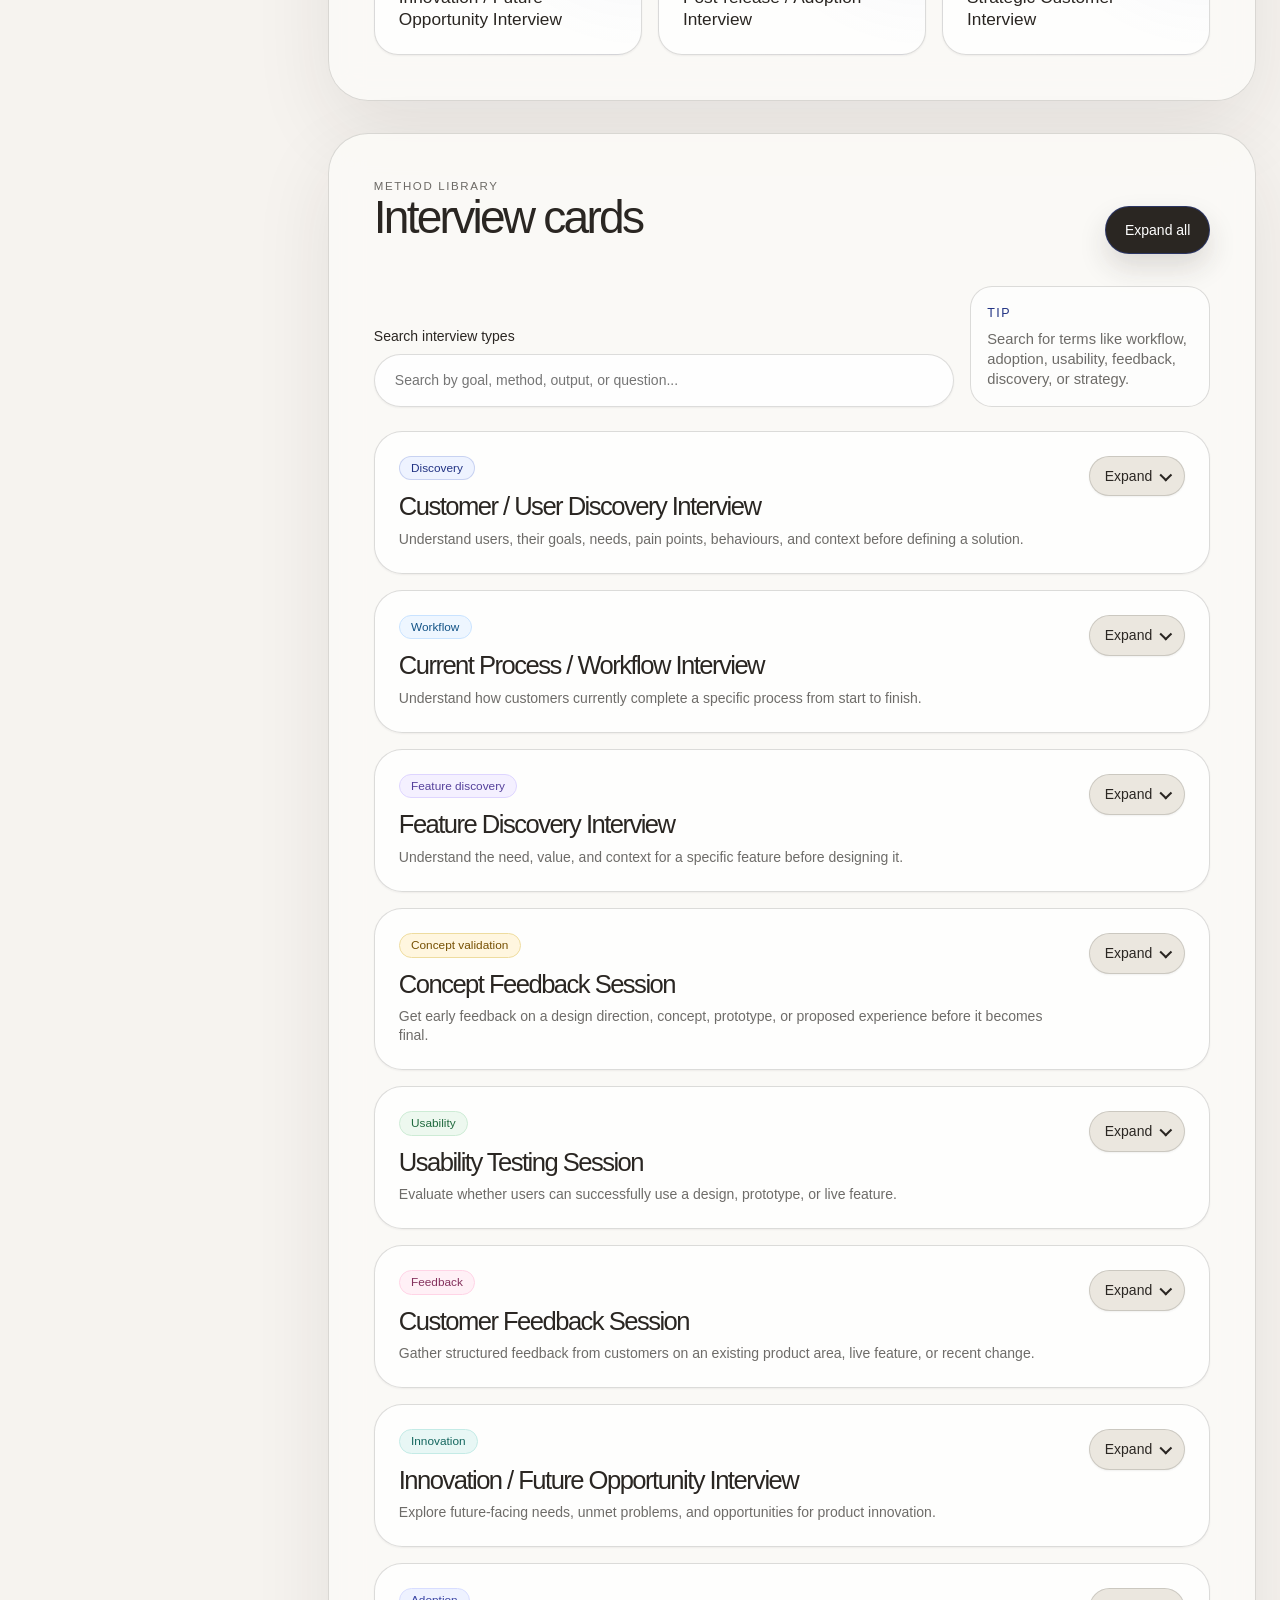
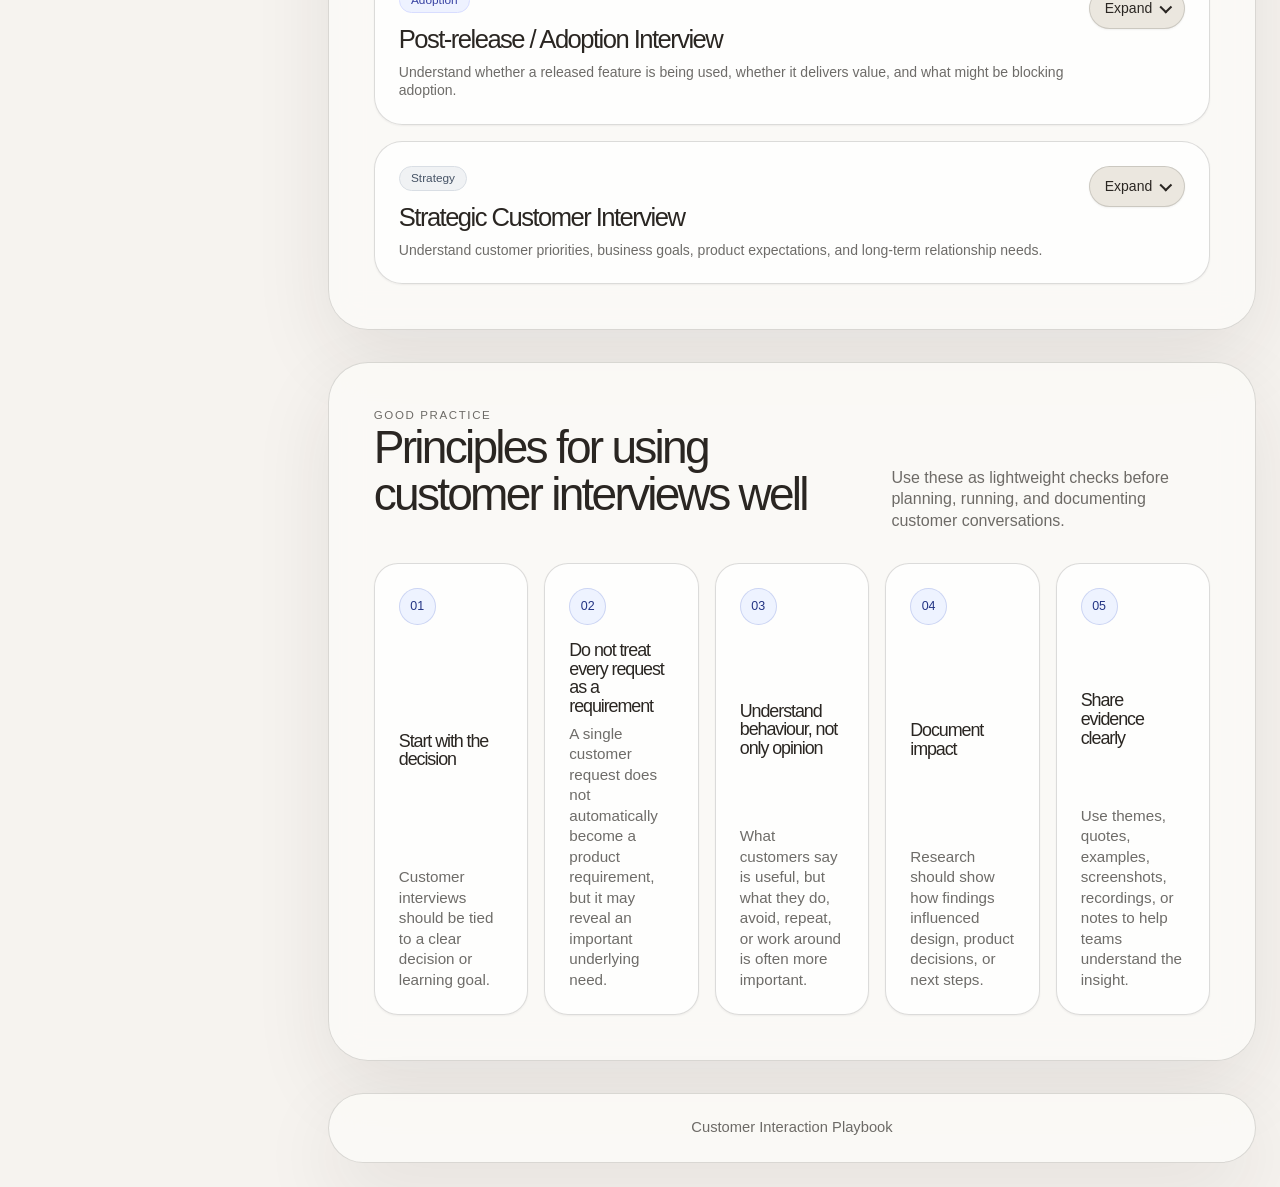
==== commit aac4cda7: "Remove sidebar playbook status labels" ====
--- a/index.html
+++ b/index.html
@@ -41,10 +41,6 @@
           <p>Match the conversation type to the decision the team needs to make.</p>
         </div>
 
-        <div class="sidebar-meta" aria-label="Playbook status">
-          <span>Static playbook</span>
-          <span>Design research</span>
-        </div>
       </div>
     </aside>
 
--- a/styles.css
+++ b/styles.css
@@ -533,11 +533,21 @@
   display: inline-flex;
   align-items: center;
   justify-content: center;
+  min-height: 48px;
+  padding-top: 13.6px;
+  padding-right: 16px;
+  padding-bottom: 13.6px;
+  padding-left: 16px;
+  border: 1px solid var(--black);
+  border-bottom-color: rgb(42, 38, 34);
+  border-radius: 8px;
+  background: rgb(255, 255, 255);
+  color: var(--black);
+  font-size: 14px;
+  font-weight: 300;
+  line-height: 18.9px;
   text-decoration: none;
-  border-radius: 0.5rem;
-  background: var(--white);
-  color: var(--black);
-  font-weight: 400;
+  text-decoration-color: rgb(42, 38, 34);
 }
 
 .metric-card {
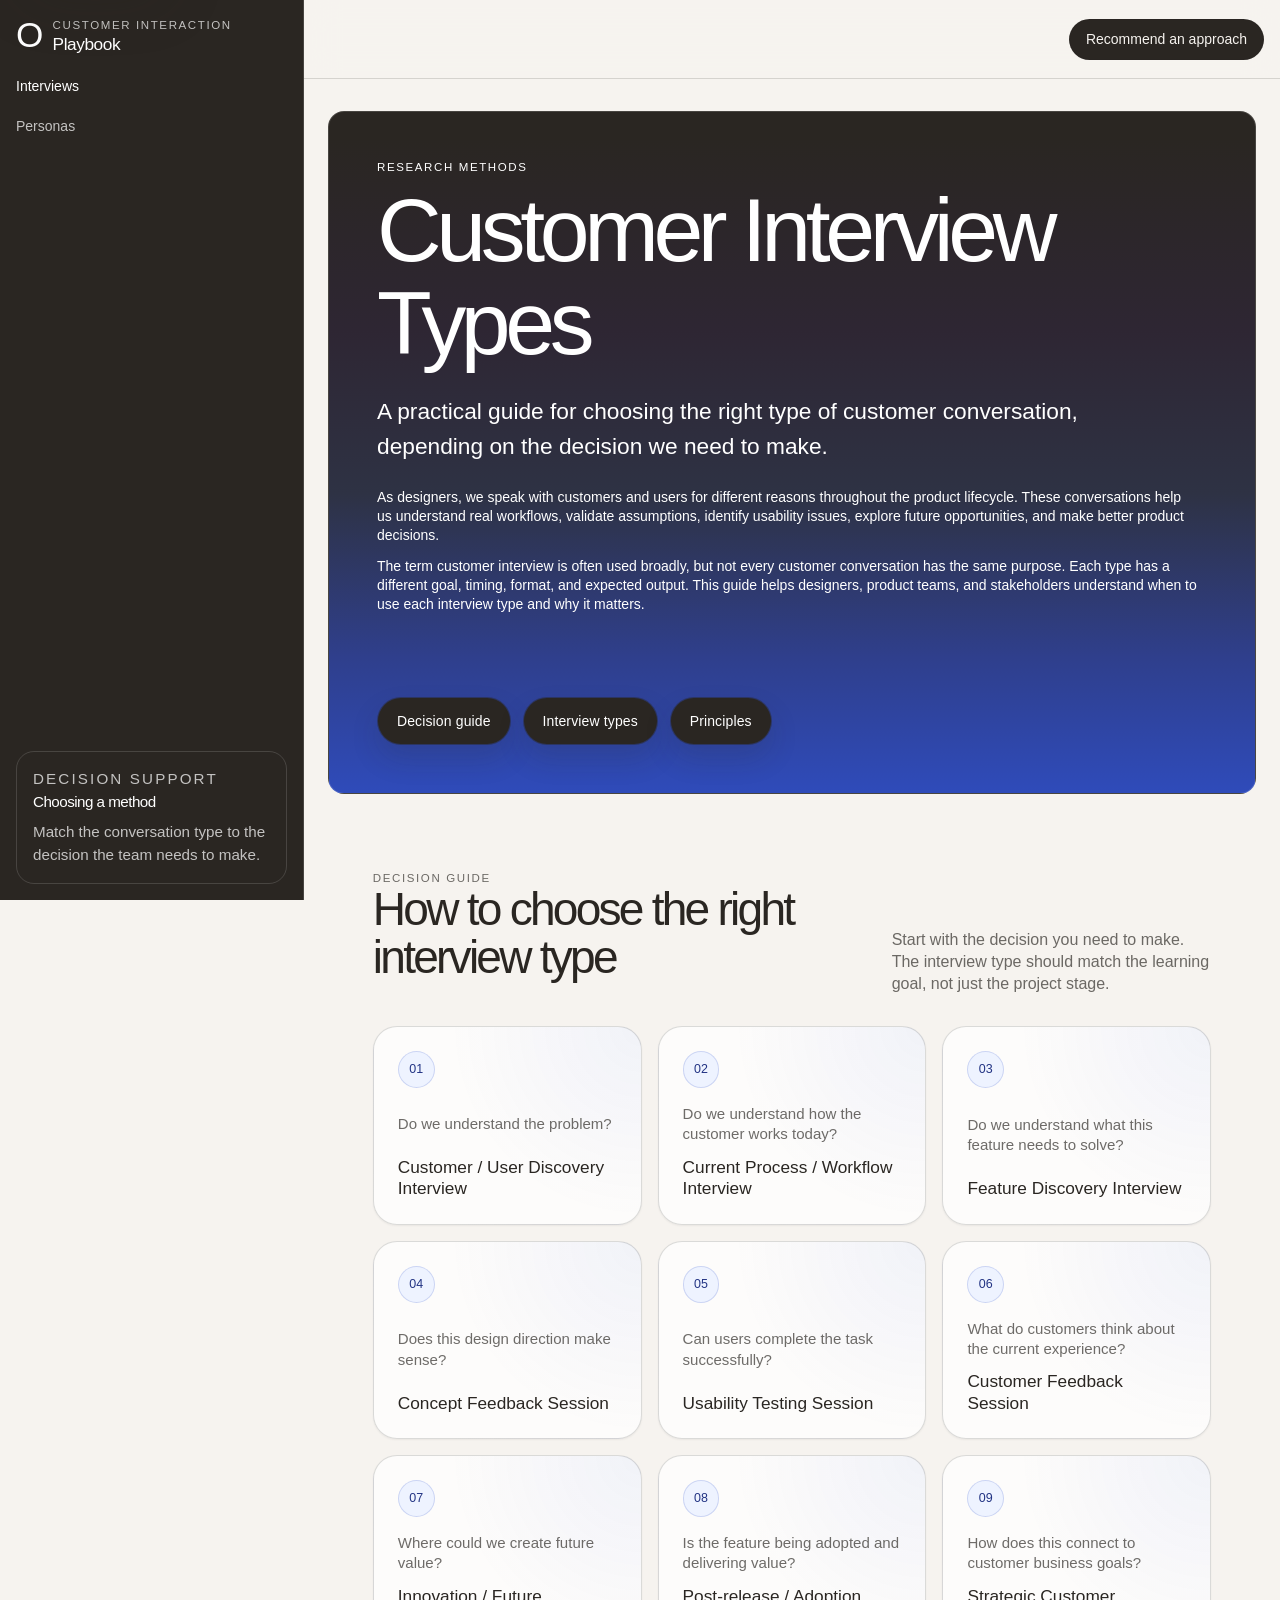
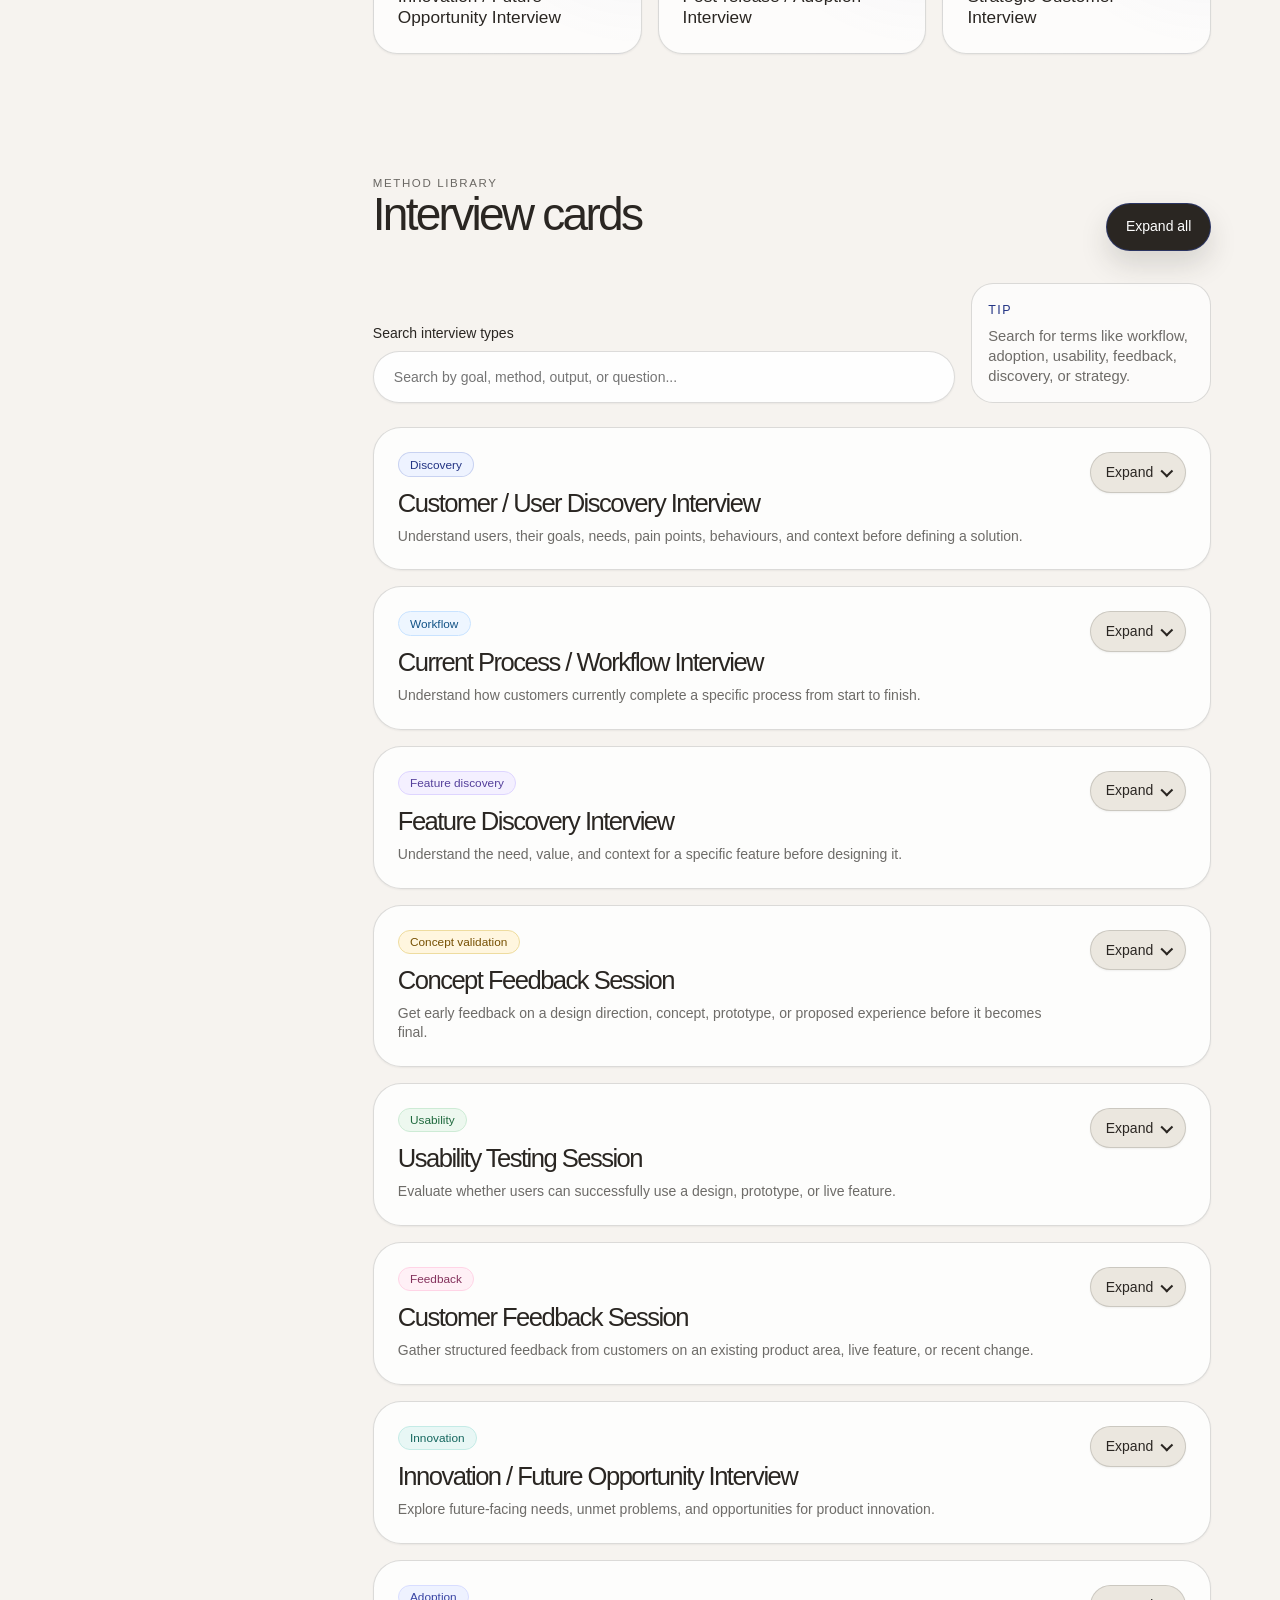
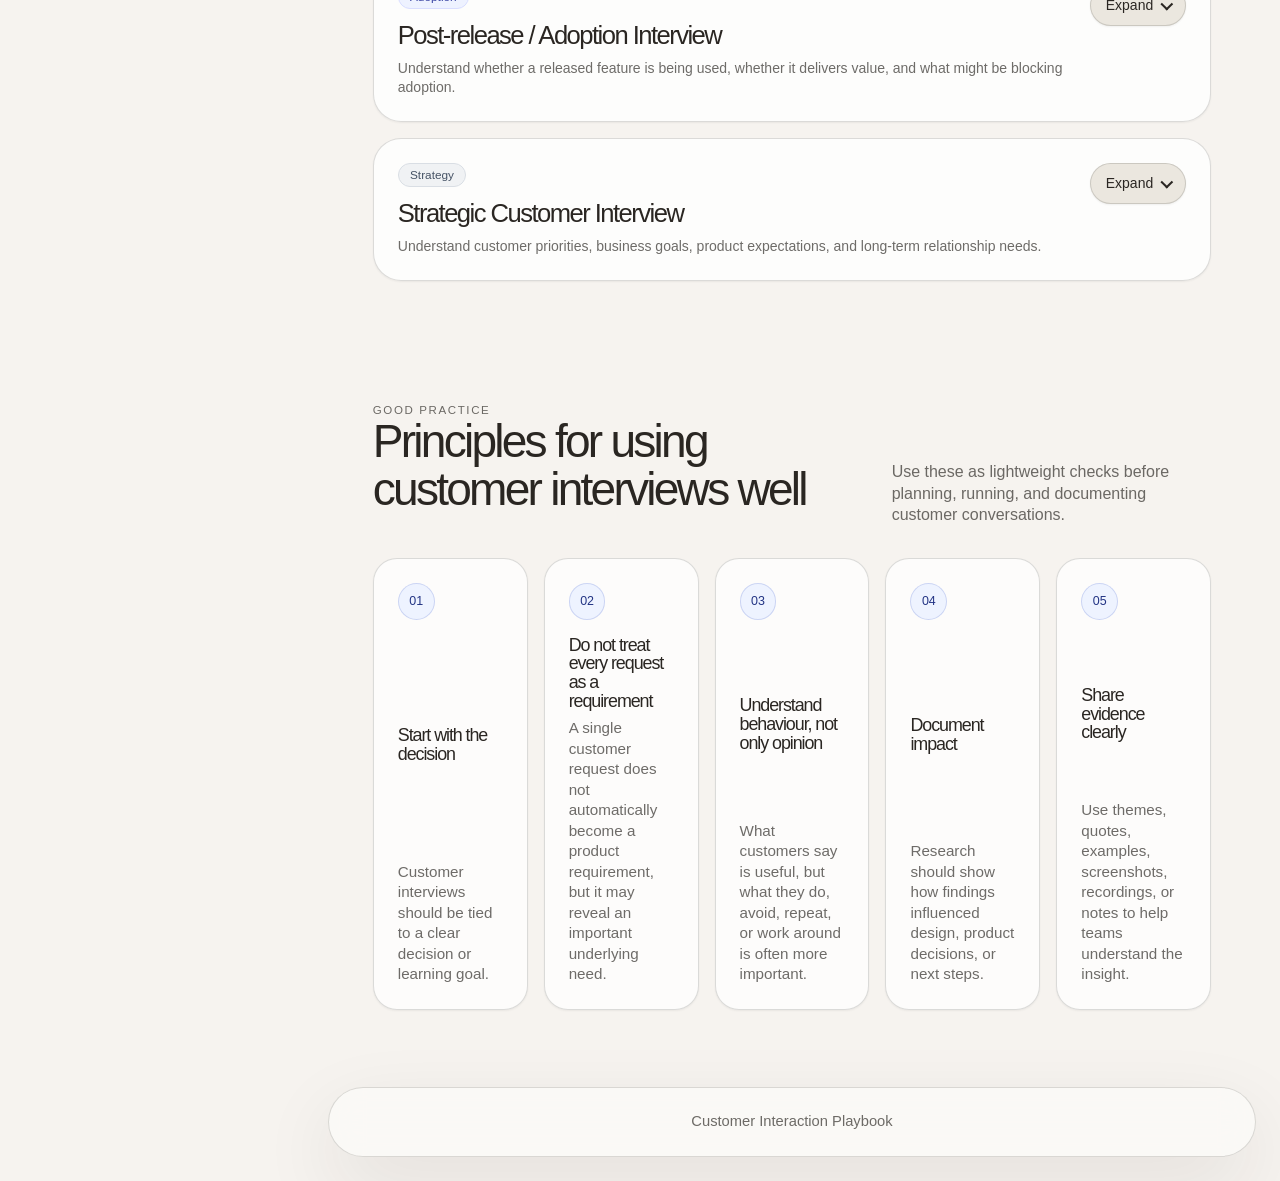
==== commit afdb6a04: "Remove section shell outlines for key interview and persona areas" ====
--- a/index.html
+++ b/index.html
@@ -68,7 +68,7 @@
           </div>
         </section>
 
-        <section id="recommend-approach" class="section-shell summary-section" aria-labelledby="choose-title">
+        <section id="recommend-approach" class="section-shell section-shell--flat summary-section" aria-labelledby="choose-title">
           <div class="section-heading section-heading--split">
             <div>
               <p class="eyebrow">Decision guide</p>
@@ -126,7 +126,7 @@
           </div>
         </section>
 
-        <section id="interview-library" class="section-shell library-section" aria-labelledby="library-title">
+        <section id="interview-library" class="section-shell section-shell--flat library-section" aria-labelledby="library-title">
           <div class="section-heading section-heading--split">
             <div>
               <p class="eyebrow">Method library</p>
@@ -334,7 +334,7 @@
           </div>
         </section>
 
-        <section id="principles" class="section-shell principles-section" aria-labelledby="principles-title">
+        <section id="principles" class="section-shell section-shell--flat principles-section" aria-labelledby="principles-title">
           <div class="section-heading section-heading--split">
             <div>
               <p class="eyebrow">Good practice</p>
@@ -371,7 +371,7 @@
           </div>
         </section>
 
-        <section id="personas-workspace" class="personas-workspace" aria-label="Personas and value streams workspace">
+        <section id="personas-workspace" class="personas-workspace section-shell--flat" aria-label="Personas and value streams workspace">
           <div class="section-heading section-heading--split">
             <div>
               <p class="eyebrow">Persona library</p>
--- a/styles.css
+++ b/styles.css
@@ -534,20 +534,29 @@
   align-items: center;
   justify-content: center;
   min-height: 48px;
-  padding-top: 13.6px;
-  padding-right: 16px;
-  padding-bottom: 13.6px;
-  padding-left: 16px;
-  border: 1px solid var(--black);
-  border-bottom-color: rgb(42, 38, 34);
+  padding: 0.85rem 1.2rem;
+  border: 1px solid rgba(42, 38, 34, 0.86);
   border-radius: 8px;
   background: rgb(255, 255, 255);
+  border-color: rgb(42, 38, 34);
   color: var(--black);
   font-size: 14px;
   font-weight: 300;
-  line-height: 18.9px;
-  text-decoration: none;
-  text-decoration-color: rgb(42, 38, 34);
+  line-height: 1;
+  letter-spacing: 0.01em;
+  text-decoration: rgb(42, 38, 34);
+  box-shadow: 0 2px 0 rgba(42, 38, 34, 0.82), 0 12px 24px rgba(42, 38, 34, 0.16);
+  transition: transform 160ms ease, box-shadow 160ms ease, background-color 160ms ease;
+}
+
+.hero__action-link:hover {
+  transform: translateY(-1px);
+  box-shadow: 0 2px 0 rgba(42, 38, 34, 0.82), 0 16px 28px rgba(42, 38, 34, 0.2);
+}
+
+.hero__action-link:active {
+  transform: translateY(1px);
+  box-shadow: 0 1px 0 rgba(42, 38, 34, 0.82), 0 8px 16px rgba(42, 38, 34, 0.16);
 }
 
 .metric-card {
@@ -585,6 +594,15 @@
 
 .section-shell {
   padding: clamp(1.6rem, 3.5vw, 3rem);
+}
+
+
+.section-shell--flat {
+  border: 0;
+  border-radius: 0;
+  background: transparent;
+  box-shadow: none;
+  backdrop-filter: none;
 }
 
 .section-heading {
@@ -1122,11 +1140,14 @@
     font-family: var(--sans);
     font-size: 14px;
     font-weight: 300;
-    line-height: 18.9px;
+    line-height: 17px;
     overflow-x: auto;
     overflow-y: auto;
-    padding: 16px;
-    row-gap: 16px;
+    padding-bottom8.8px
+    padding-left 12px
+    padding-right 12px
+    padding-top 8.8px
+    row-gap 16px
     unicode-bidi: isolate;
   }
 
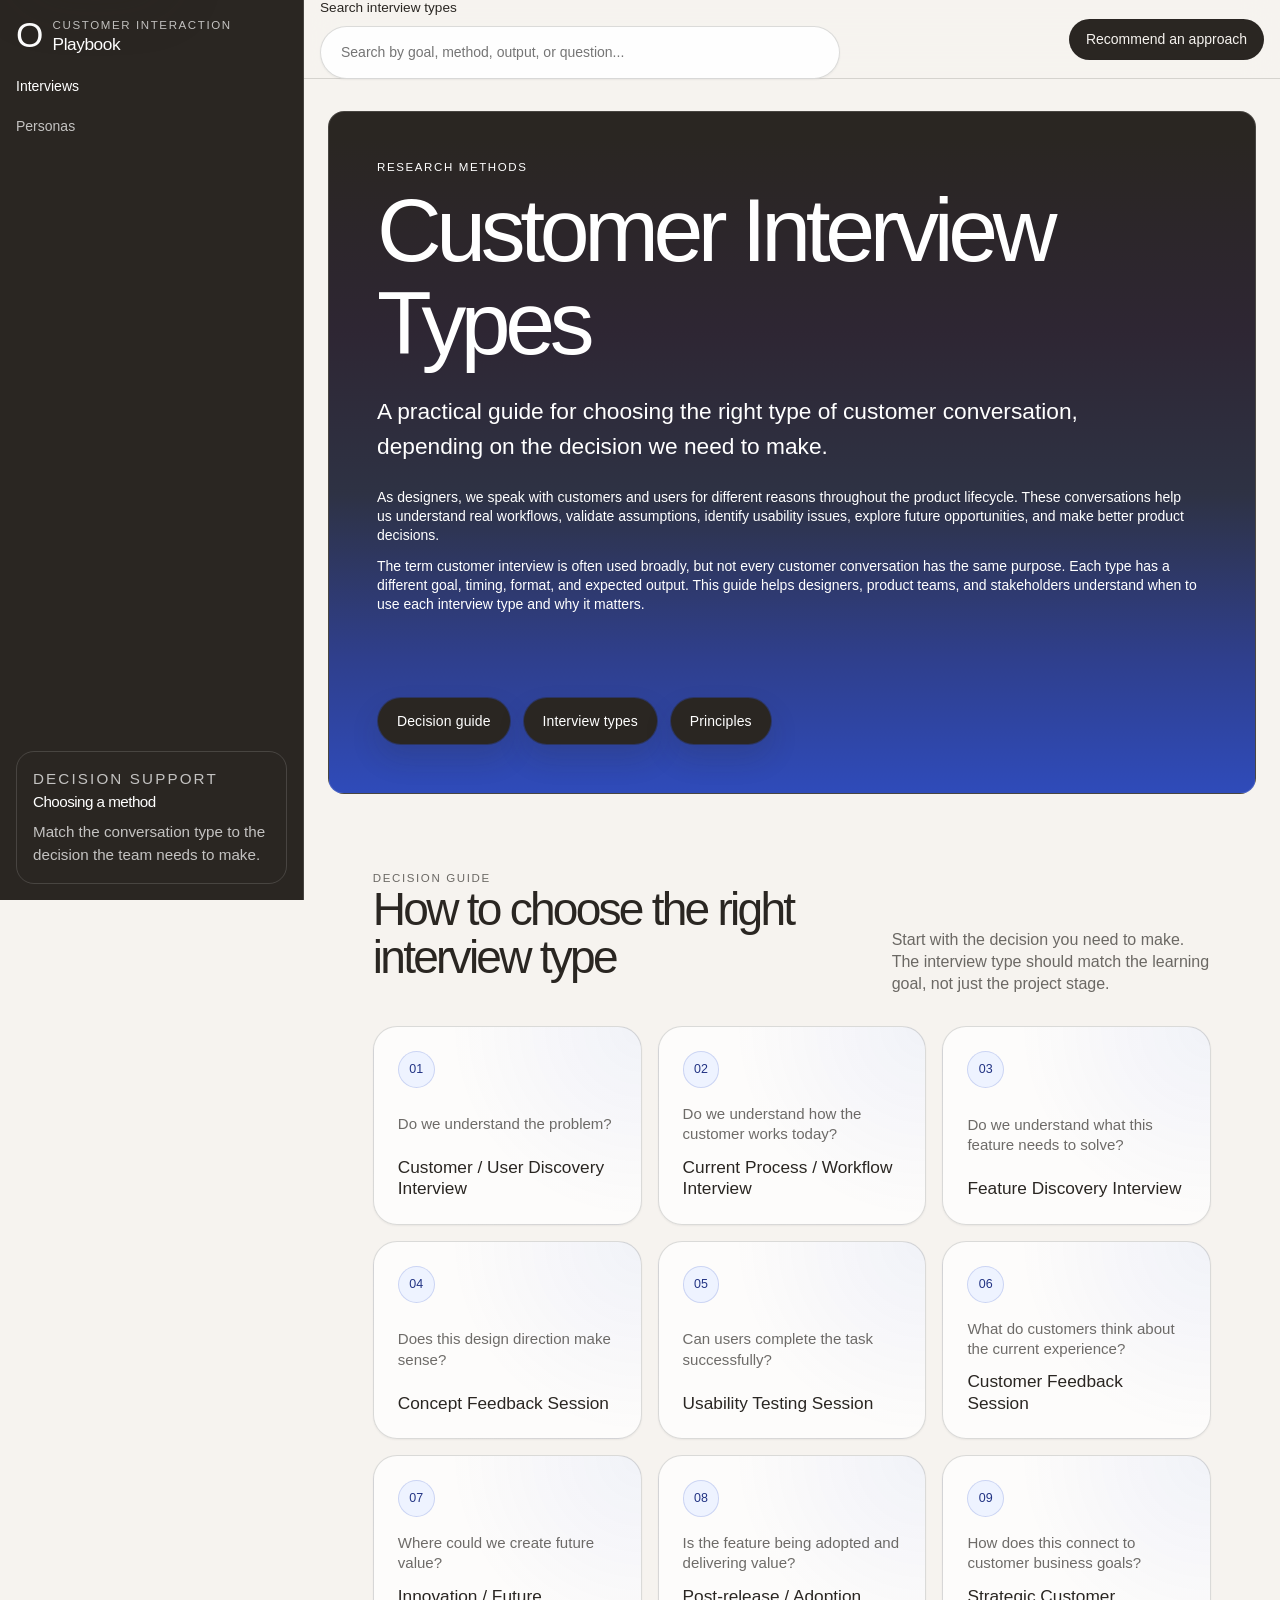
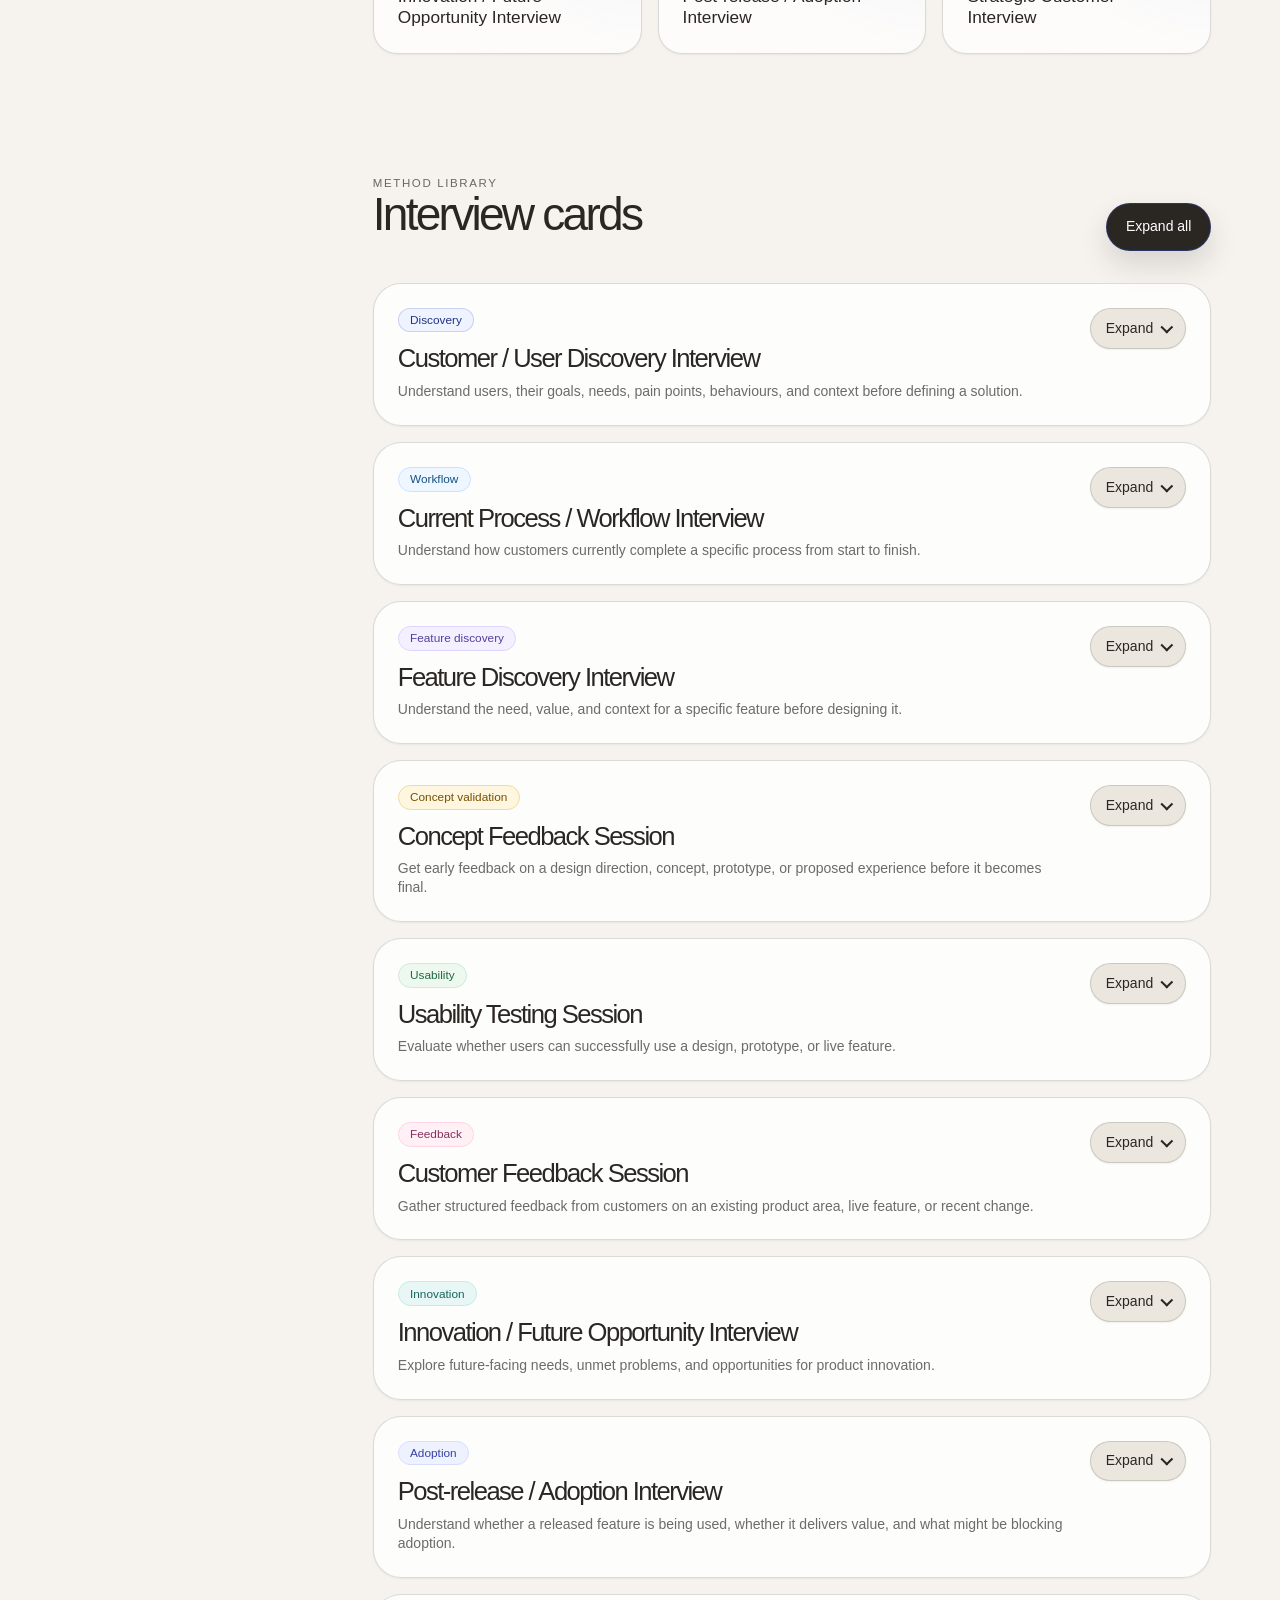
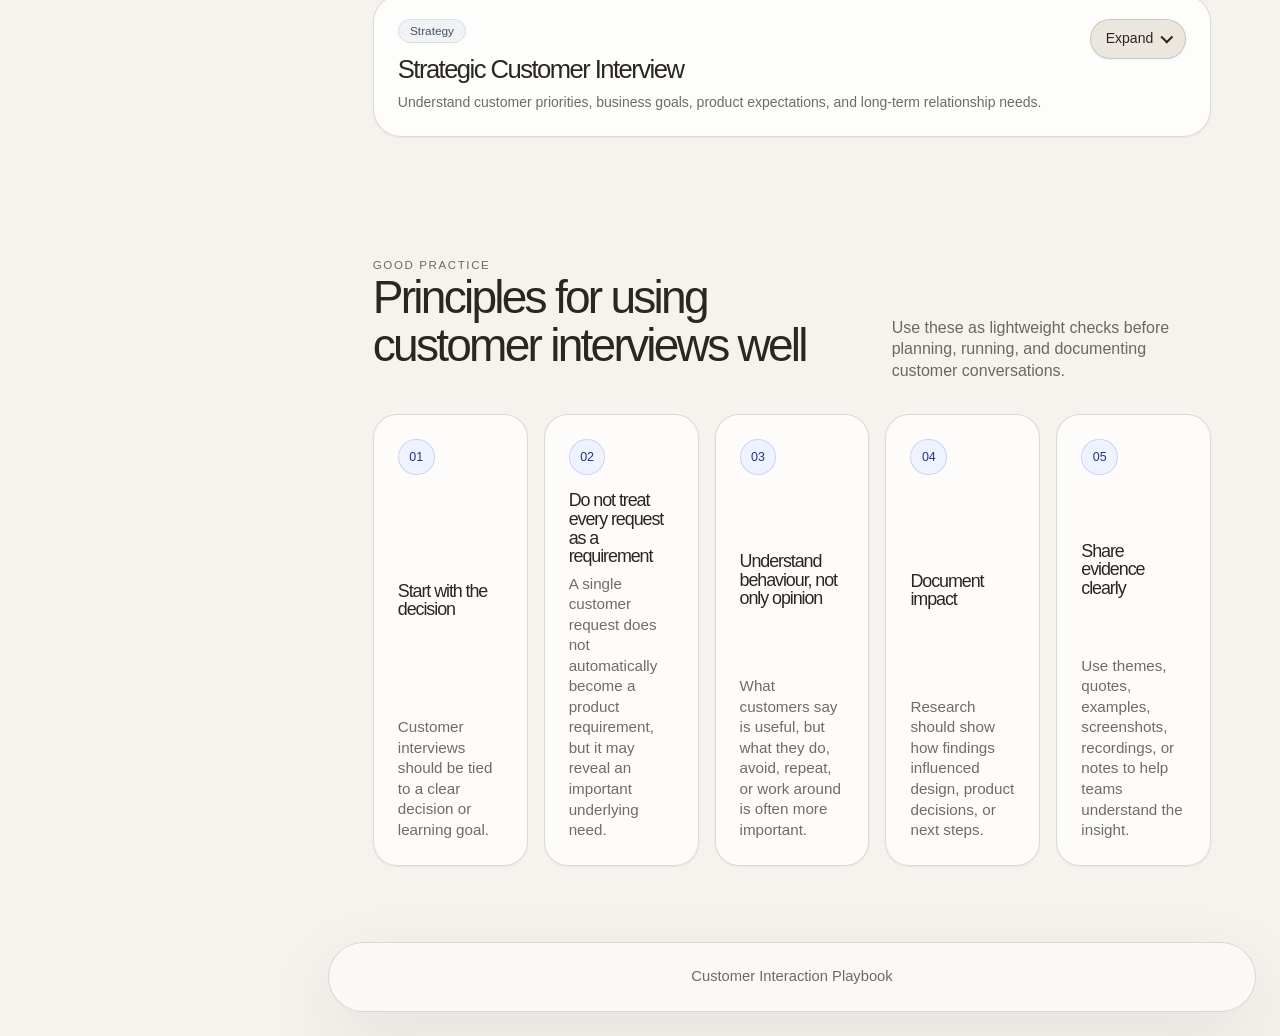
==== commit fa7d2f3b: "Move interview search to top bar and remove library tip" ====
--- a/index.html
+++ b/index.html
@@ -46,6 +46,10 @@
 
     <main id="main-content" class="main-content">
       <header class="site-topbar" aria-label="Quick actions">
+        <div class="toolbar topbar-search" role="search">
+          <label for="card-search">Search interview types</label>
+          <input id="card-search" type="search" placeholder="Search by goal, method, output, or question..." autocomplete="off">
+        </div>
         <a class="topbar-action" href="#recommend-approach">Recommend an approach</a>
       </header>
 
@@ -134,17 +138,6 @@
             </div>
             <div class="section-actions">
               <button class="button" id="toggle-all" type="button">Expand all</button>
-            </div>
-          </div>
-
-          <div class="library-controls">
-            <div class="toolbar" role="search">
-              <label for="card-search">Search interview types</label>
-              <input id="card-search" type="search" placeholder="Search by goal, method, output, or question..." autocomplete="off">
-            </div>
-            <div class="library-note">
-              <span>Tip</span>
-              <p>Search for terms like workflow, adoption, usability, feedback, discovery, or strategy.</p>
             </div>
           </div>
 
--- a/styles.css
+++ b/styles.css
@@ -309,7 +309,7 @@
   font-size: 14px;
   font-weight: 300;
   height: 79.1597px;
-  justify-content: flex-end;
+  justify-content: space-between;
   line-height: 18.9px;
   margin: 0 calc(var(--space-5) * -1);
   padding: 16px;
@@ -322,6 +322,18 @@
   z-index: 20;
 }
 
+
+.topbar-search {
+  width: min(100%, 520px);
+}
+
+.topbar-search label {
+  font-size: 0.85rem;
+}
+
+.topbar-search input {
+  padding: 0.72rem 1rem;
+}
 .topbar-action {
   align-items: center;
   background-color: rgb(42, 38, 34);
@@ -1205,6 +1217,10 @@
     width: auto;
   }
 
+  .topbar-search {
+    width: 100%;
+  }
+
   .topbar-action {
     width: 100%;
   }
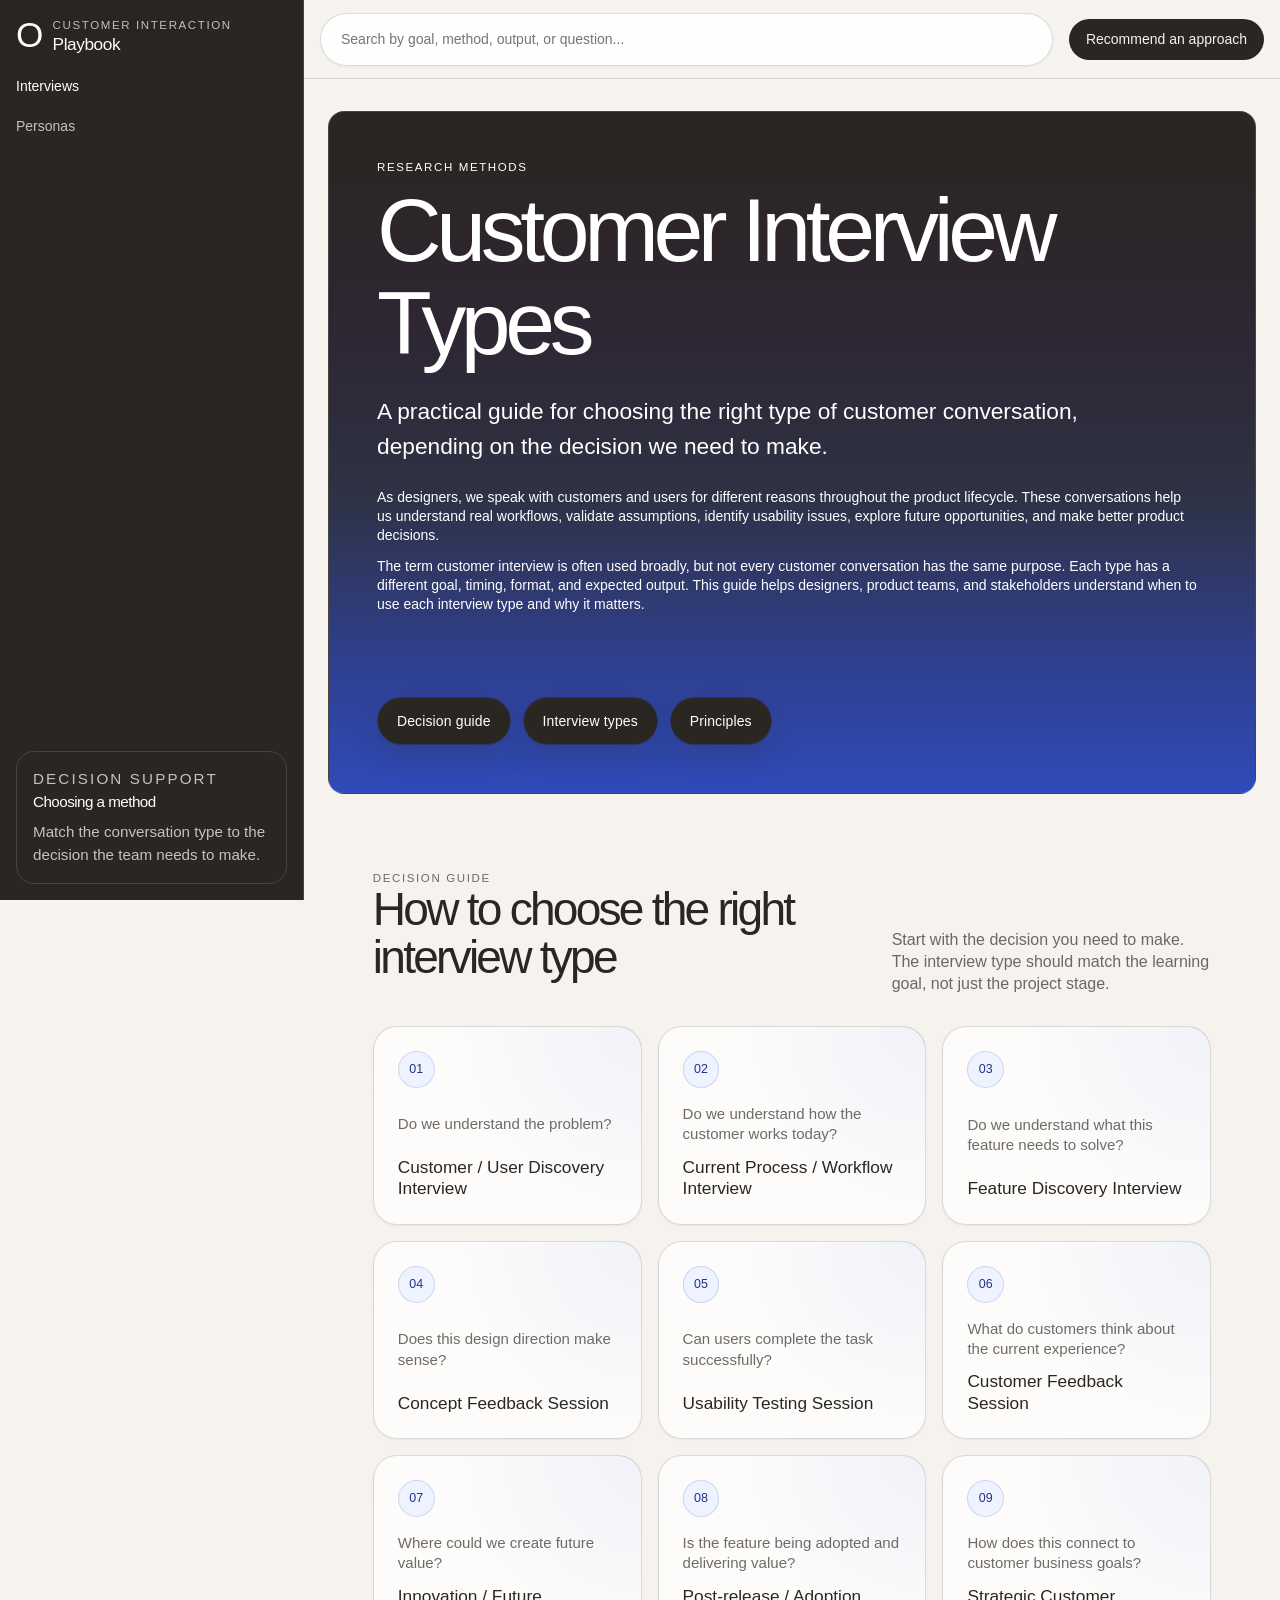
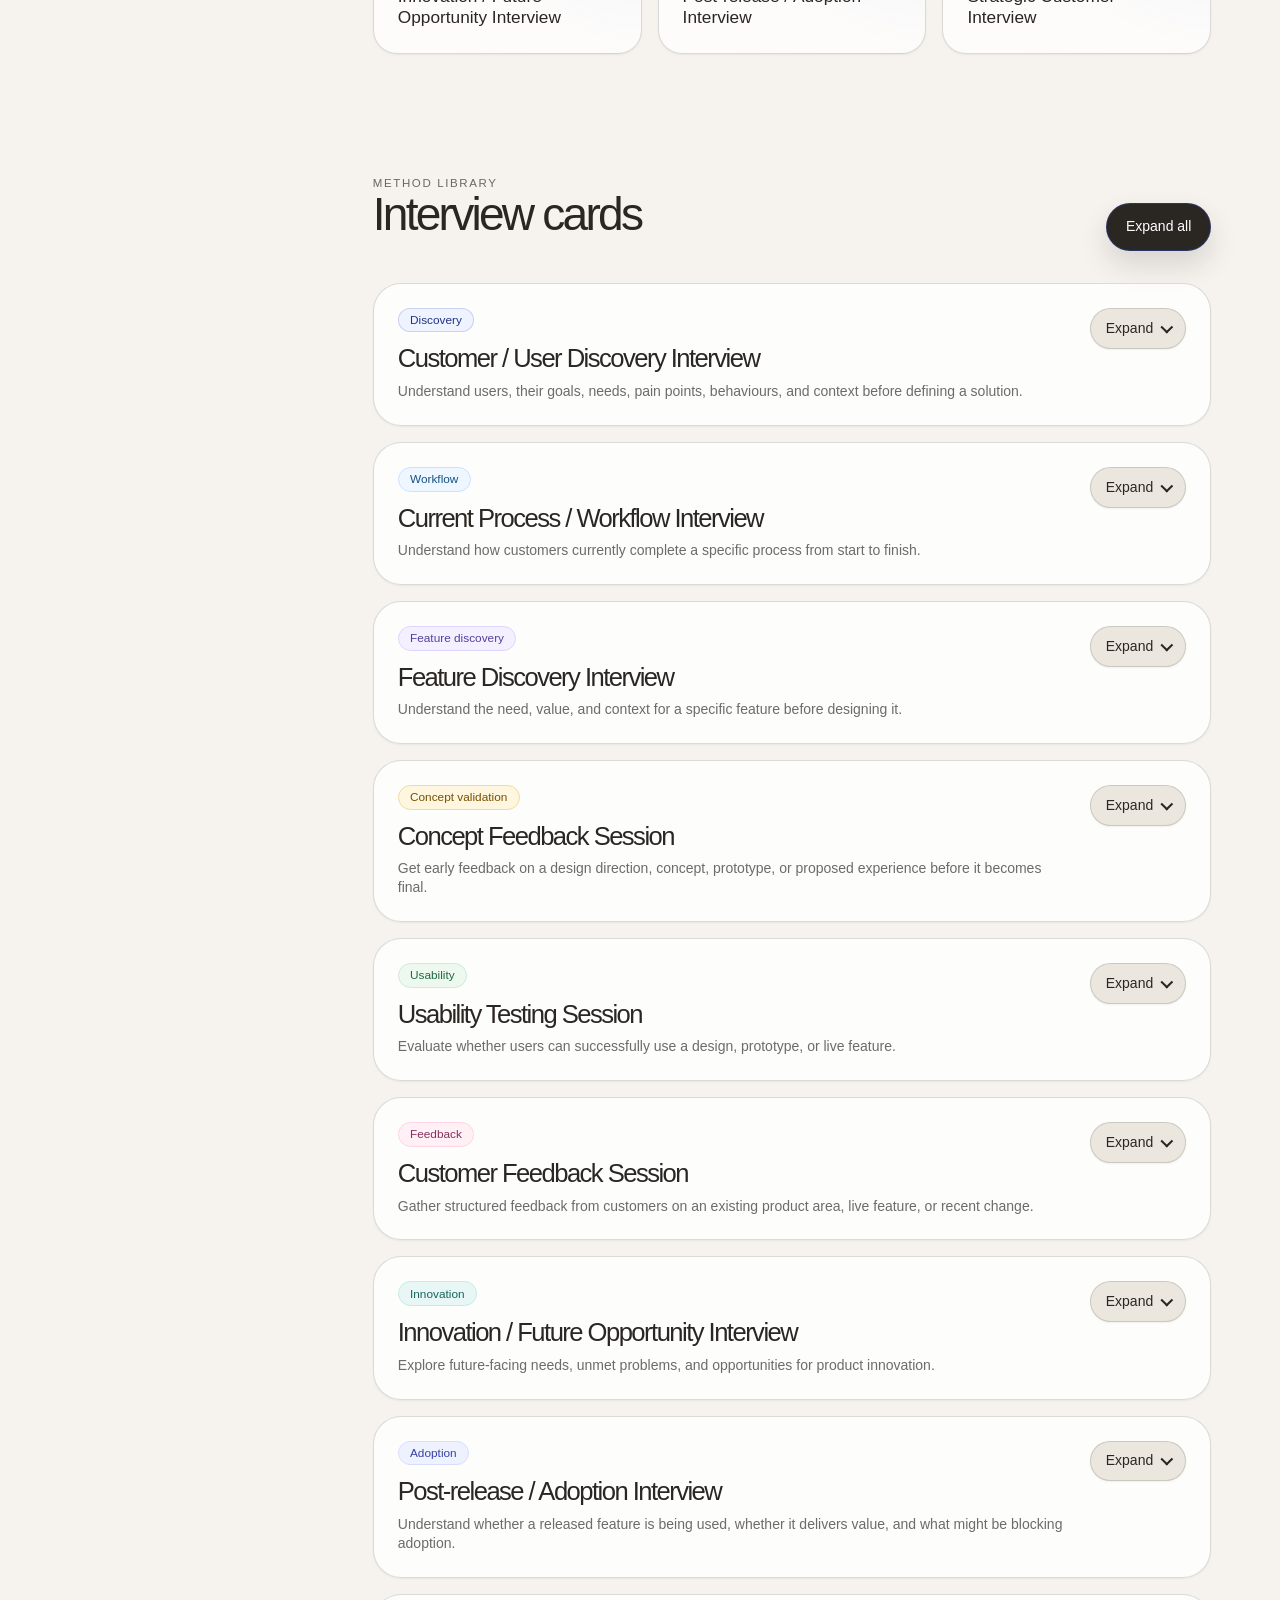
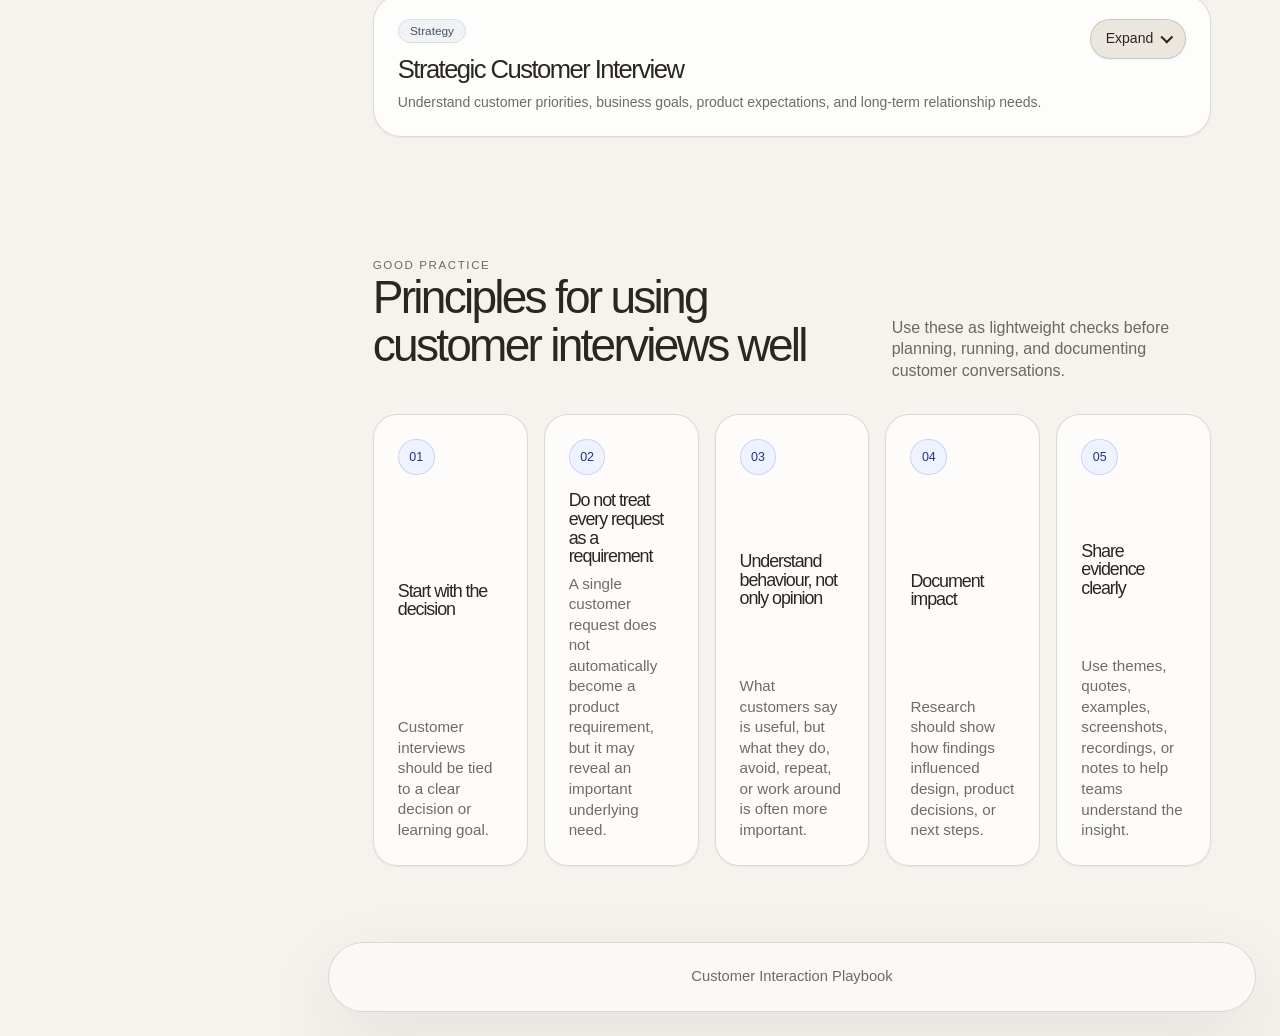
==== commit 326f365b: "Adjust top bar search field layout" ====
--- a/index.html
+++ b/index.html
@@ -47,8 +47,7 @@
     <main id="main-content" class="main-content">
       <header class="site-topbar" aria-label="Quick actions">
         <div class="toolbar topbar-search" role="search">
-          <label for="card-search">Search interview types</label>
-          <input id="card-search" type="search" placeholder="Search by goal, method, output, or question..." autocomplete="off">
+          <input id="card-search" type="search" placeholder="Search by goal, method, output, or question..." autocomplete="off" aria-label="Search interview types">
         </div>
         <a class="topbar-action" href="#recommend-approach">Recommend an approach</a>
       </header>
--- a/styles.css
+++ b/styles.css
@@ -324,11 +324,8 @@
 
 
 .topbar-search {
-  width: min(100%, 520px);
-}
-
-.topbar-search label {
-  font-size: 0.85rem;
+  flex: 1 1 auto;
+  max-width: none;
 }
 
 .topbar-search input {
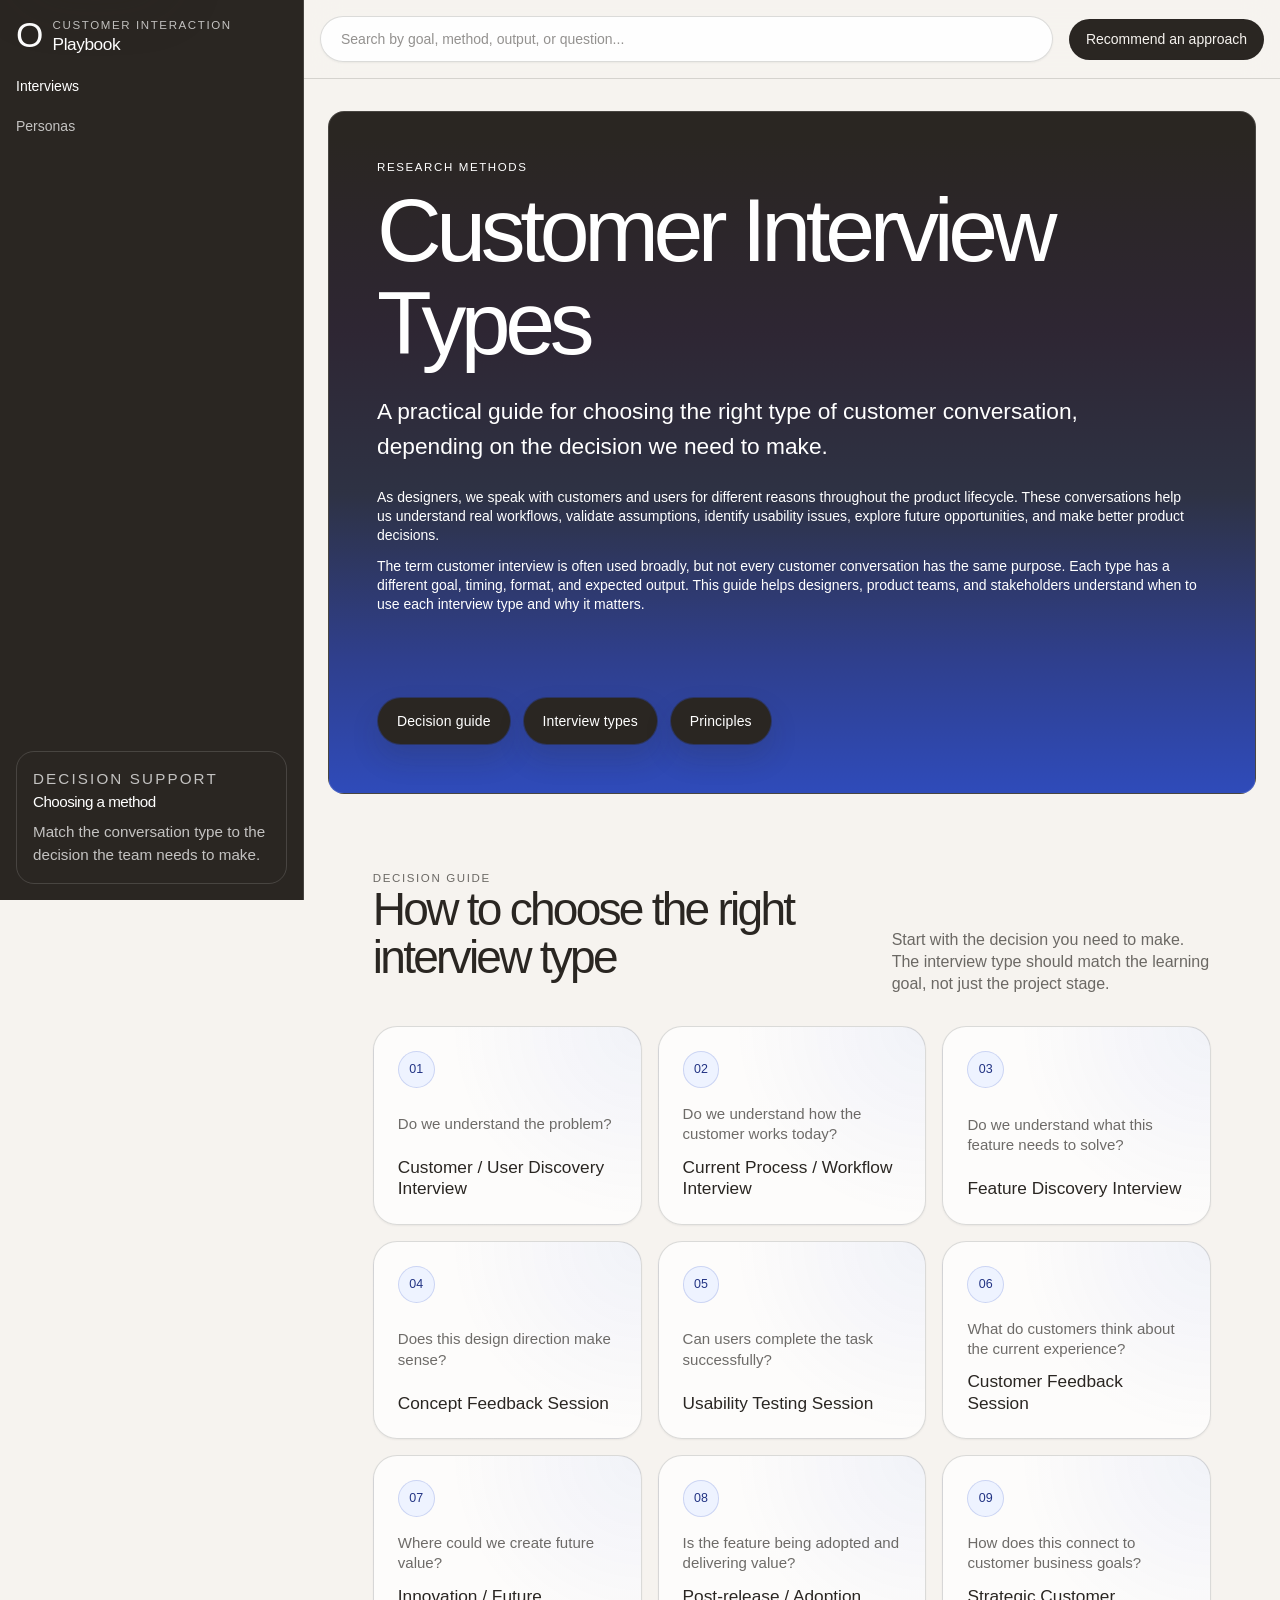
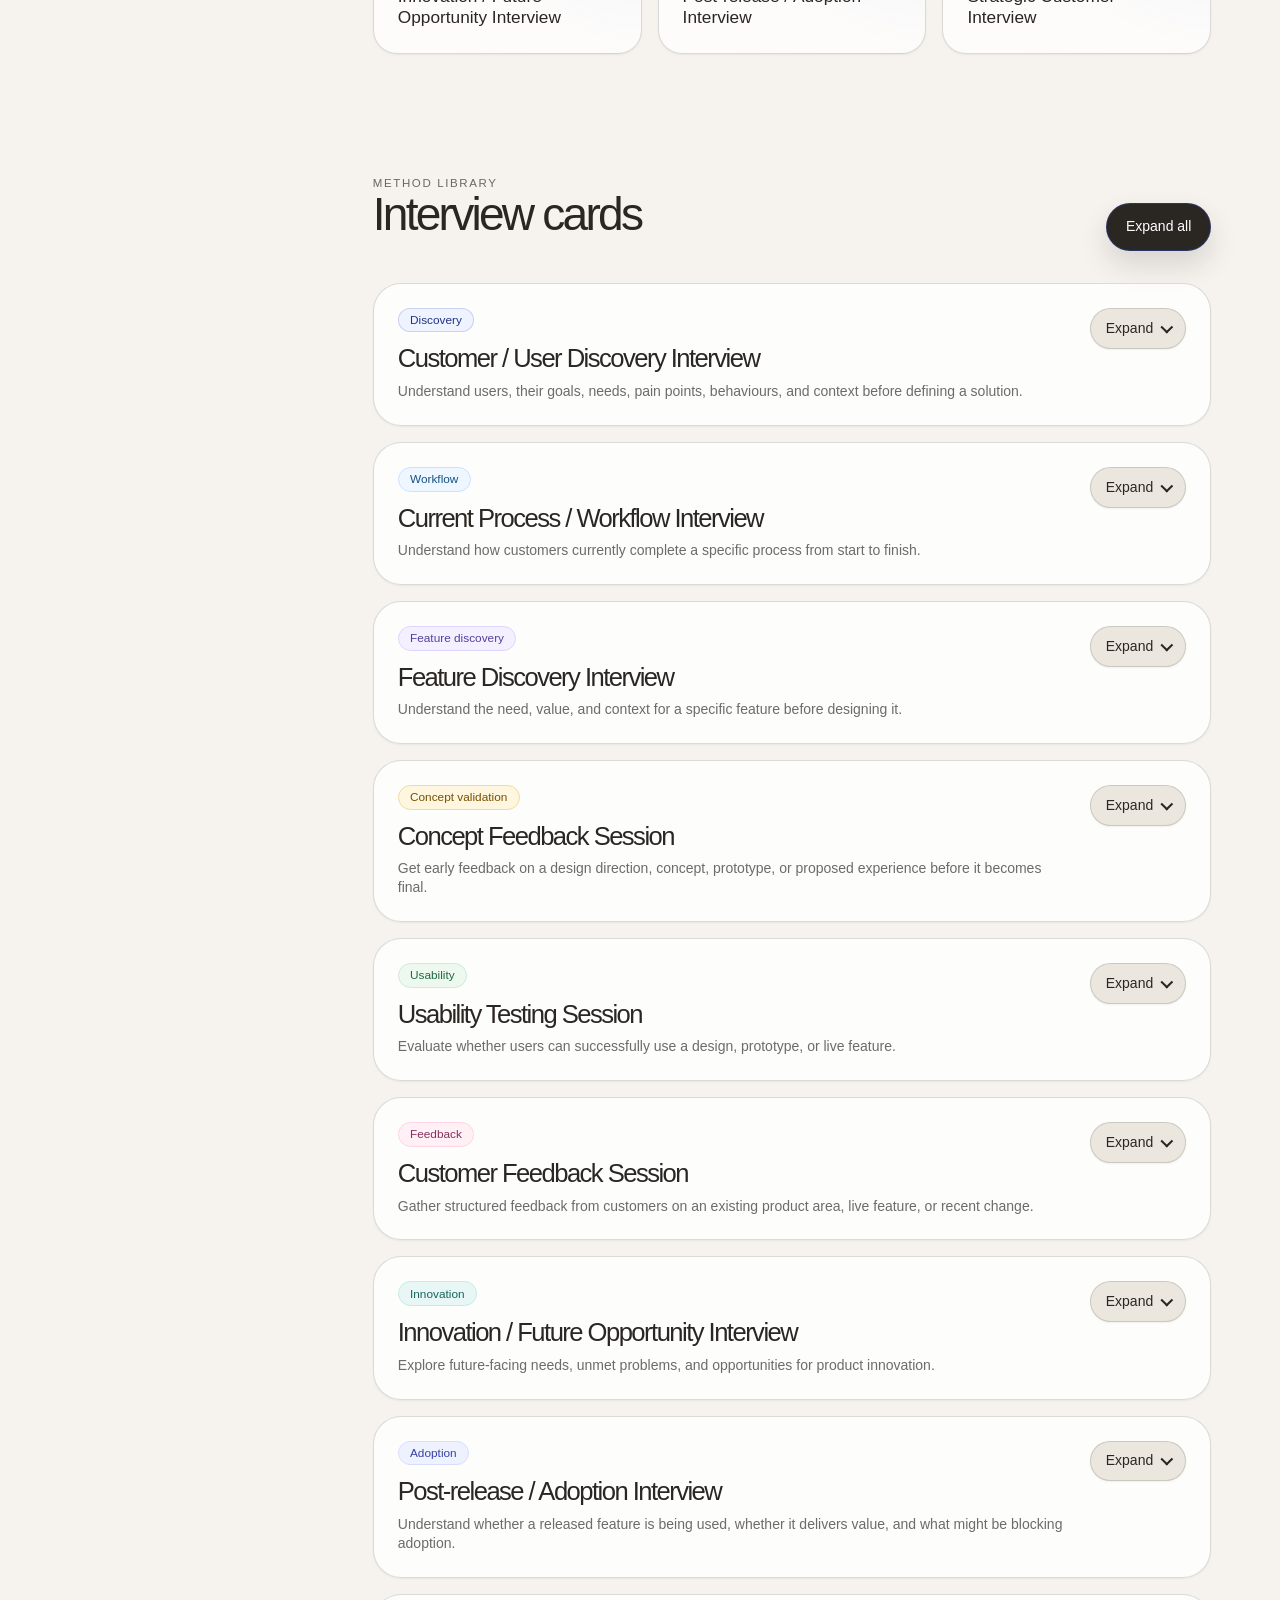
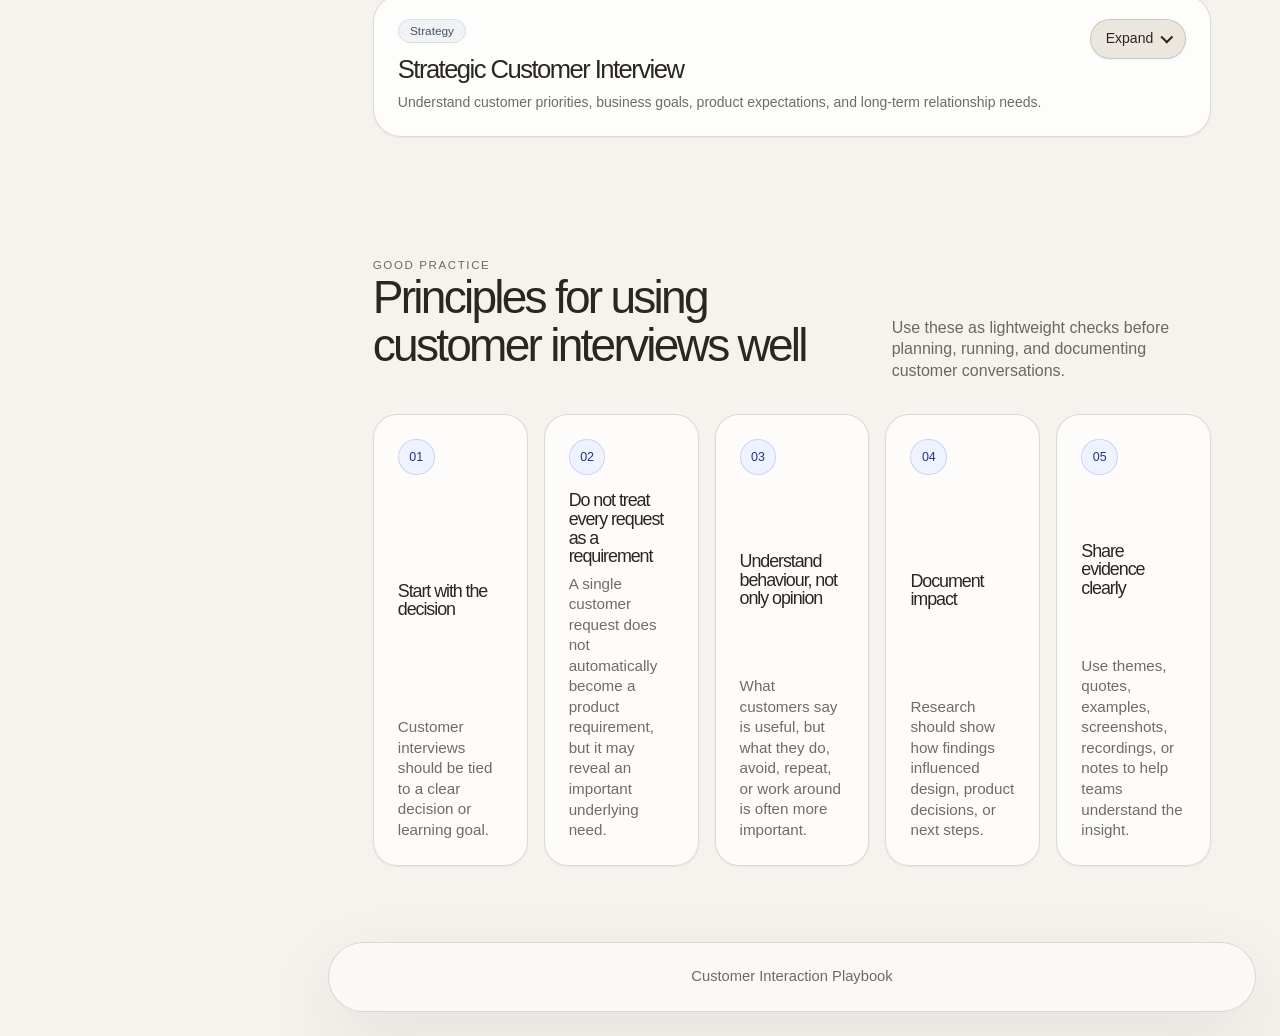
==== commit fb9b9f31: "Remove personas page helper sentence" ====
--- a/index.html
+++ b/index.html
@@ -369,7 +369,6 @@
               <p class="eyebrow">Persona library</p>
               <h2>Explore the customer ecosystem</h2>
             </div>
-            <p>Switch between individual personas and the value streams they belong to.</p>
           </div>
 
           <div class="personas-tabs" role="tablist" aria-label="Personas page views">
--- a/styles.css
+++ b/styles.css
@@ -329,7 +329,67 @@
 }
 
 .topbar-search input {
-  padding: 0.72rem 1rem;
+  appearance: auto;
+  background-attachment: scroll;
+  background-clip: border-box;
+  background-color: rgb(255, 255, 255);
+  background-image: none;
+  background-origin: padding-box;
+  background-position-x: 0%;
+  background-position-y: 0%;
+  background-repeat: repeat;
+  background-size: auto;
+  border: 0.888889px solid rgba(42, 38, 34, 0.16);
+  border-radius: 999px;
+  box-sizing: border-box;
+  color: rgba(42, 38, 34, 0.72);
+  cursor: text;
+  display: inline-block;
+  font-family: proxima-soft, proxima-soft, Arial, sans-serif;
+  font-feature-settings: normal;
+  font-kerning: auto;
+  font-language-override: normal;
+  font-optical-sizing: auto;
+  font-size: 14px;
+  font-size-adjust: none;
+  font-stretch: 100%;
+  font-style: normal;
+  font-variant-alternates: normal;
+  font-variant-caps: normal;
+  font-variant-east-asian: normal;
+  font-variant-emoji: normal;
+  font-variant-ligatures: normal;
+  font-variant-numeric: normal;
+  font-variant-position: normal;
+  font-variation-settings: normal;
+  font-weight: 200;
+  height: 46.2708px;
+  letter-spacing: normal;
+  line-height: 18.9px;
+  margin: 0;
+  min-height: 44px;
+  outline: none;
+  outline-color: rgb(42, 38, 34);
+  outline-style: none;
+  outline-width: 2.66667px;
+  overflow-clip-margin: 0px;
+  overflow-x: clip;
+  overflow-y: clip;
+  padding: 12.8px 16px;
+  text-align: start;
+  text-indent: 0px;
+  text-rendering: auto;
+  text-shadow: none;
+  text-size-adjust: 100%;
+  text-transform: none;
+  width: min(451.16px, 100%);
+  word-spacing: 0px;
+  -webkit-rtl-ordering: logical;
+  -webkit-border-image: none;
+}
+
+.topbar-search input::placeholder {
+  color: rgba(42, 38, 34, 0.5);
 }
 .topbar-action {
   align-items: center;
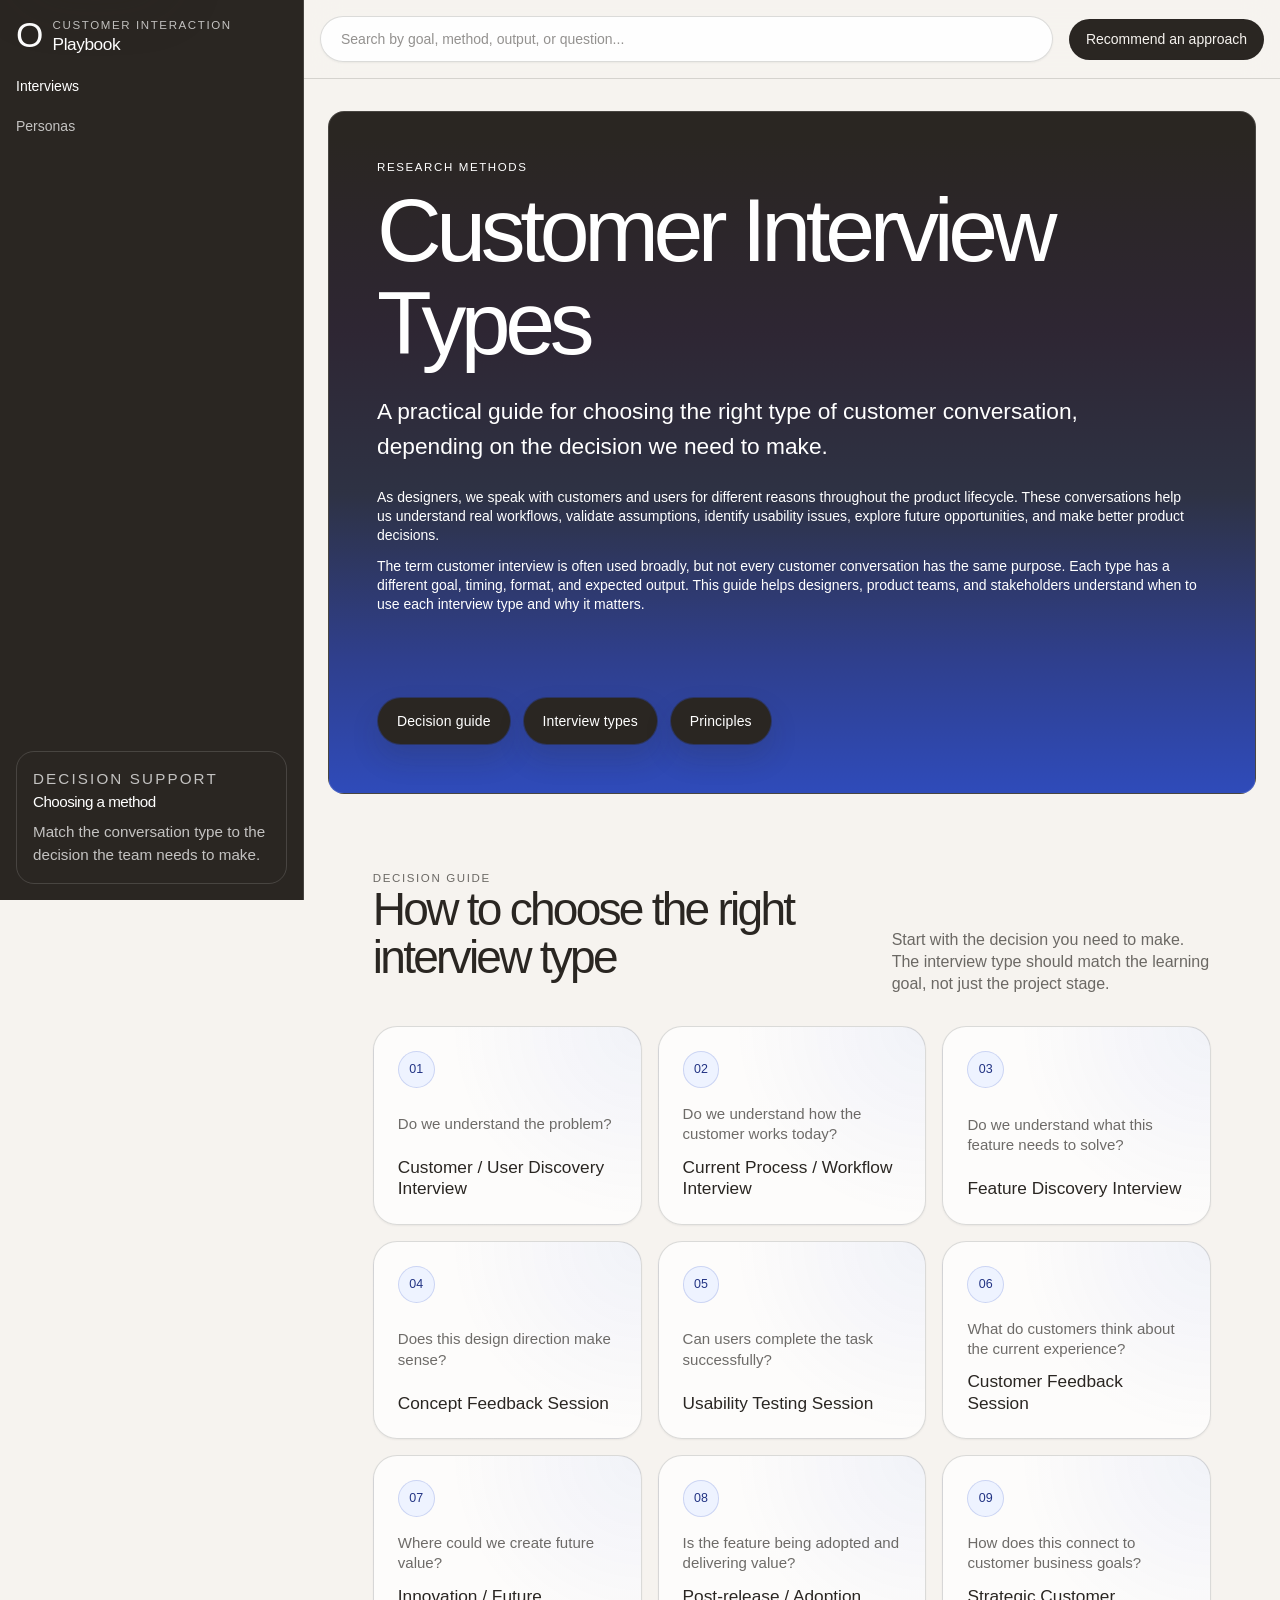
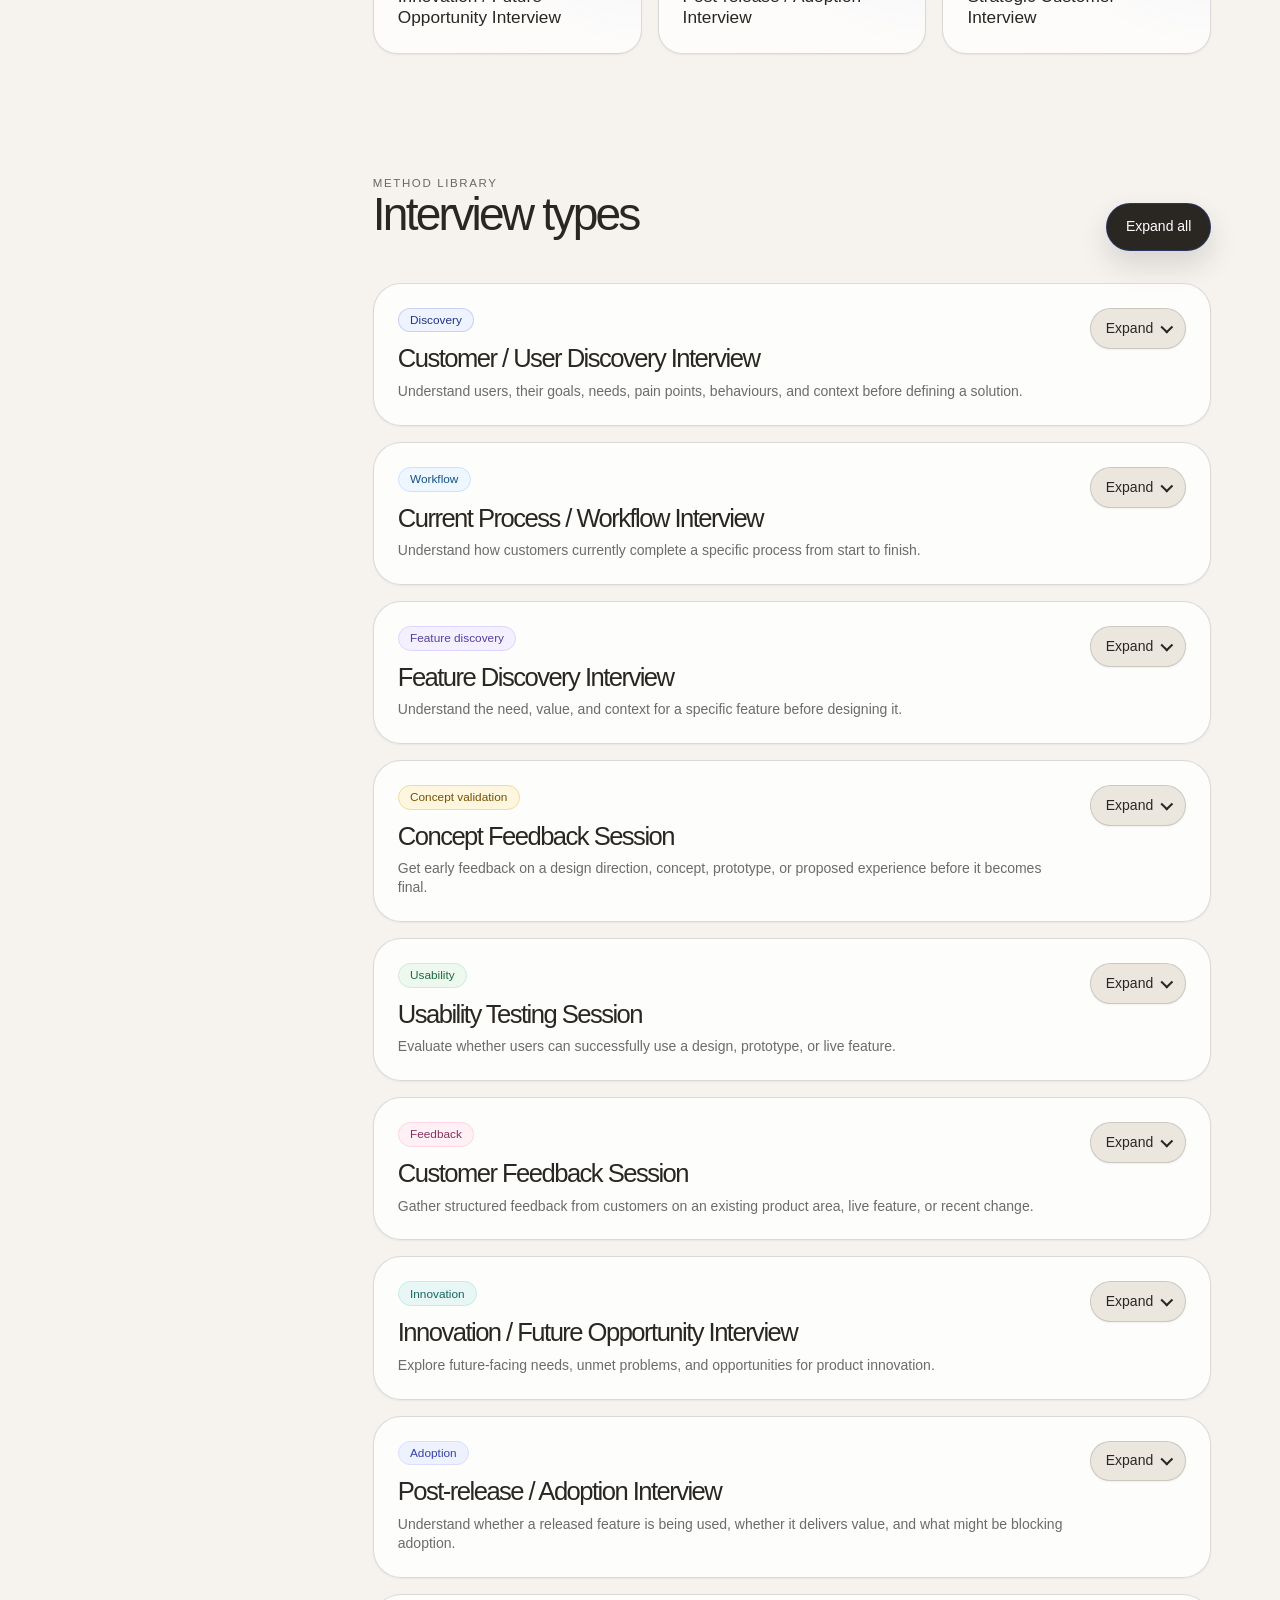
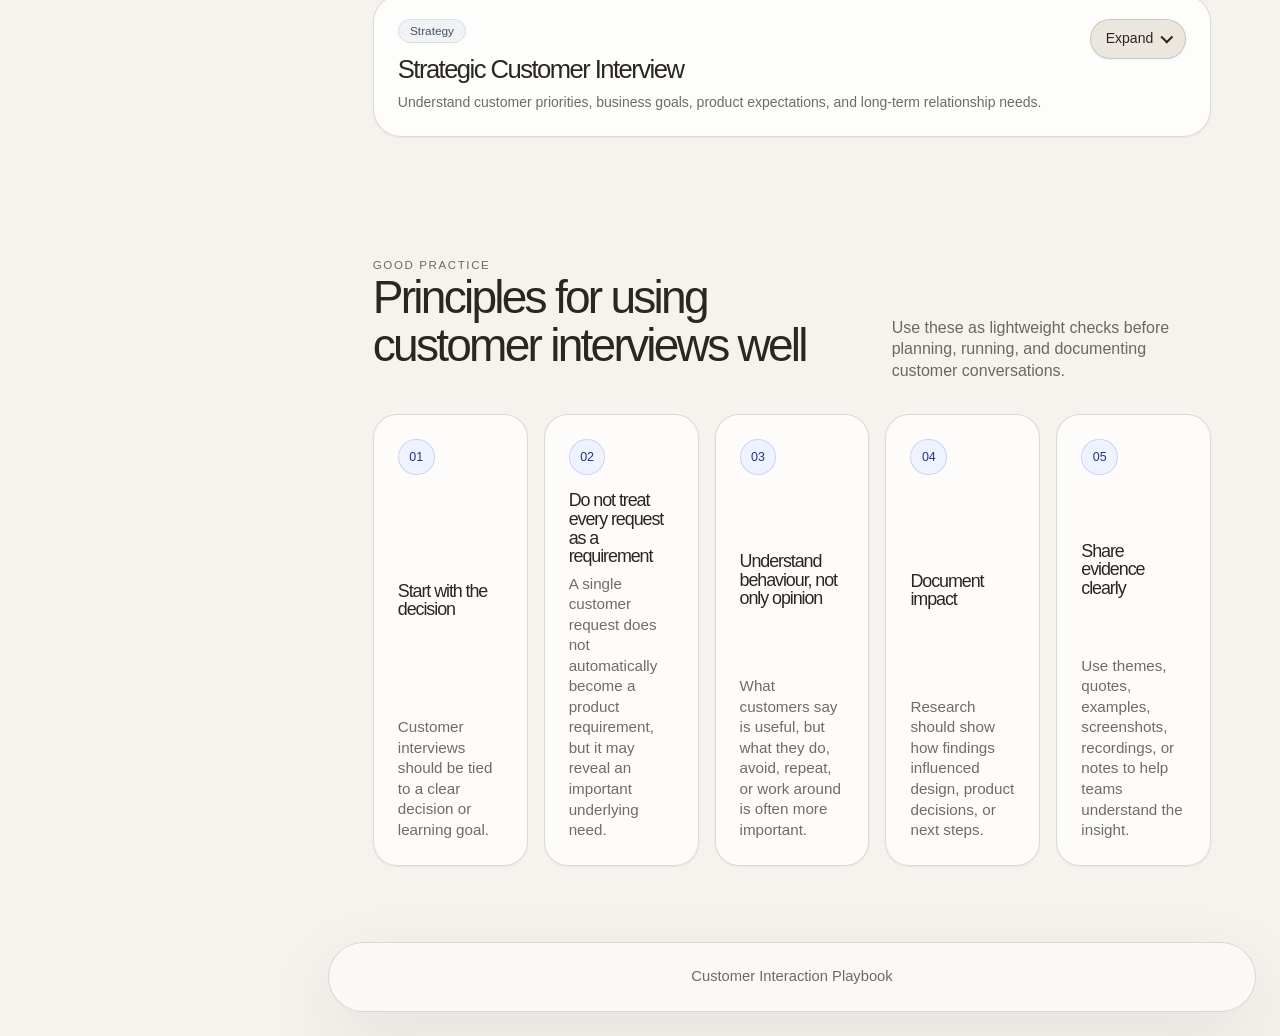
==== commit 90d9e245: "Update heading from Interview cards to Interview types" ====
--- a/index.html
+++ b/index.html
@@ -133,7 +133,7 @@
           <div class="section-heading section-heading--split">
             <div>
               <p class="eyebrow">Method library</p>
-              <h2 id="library-title">Interview cards</h2>
+              <h2 id="library-title">Interview types</h2>
             </div>
             <div class="section-actions">
               <button class="button" id="toggle-all" type="button">Expand all</button>
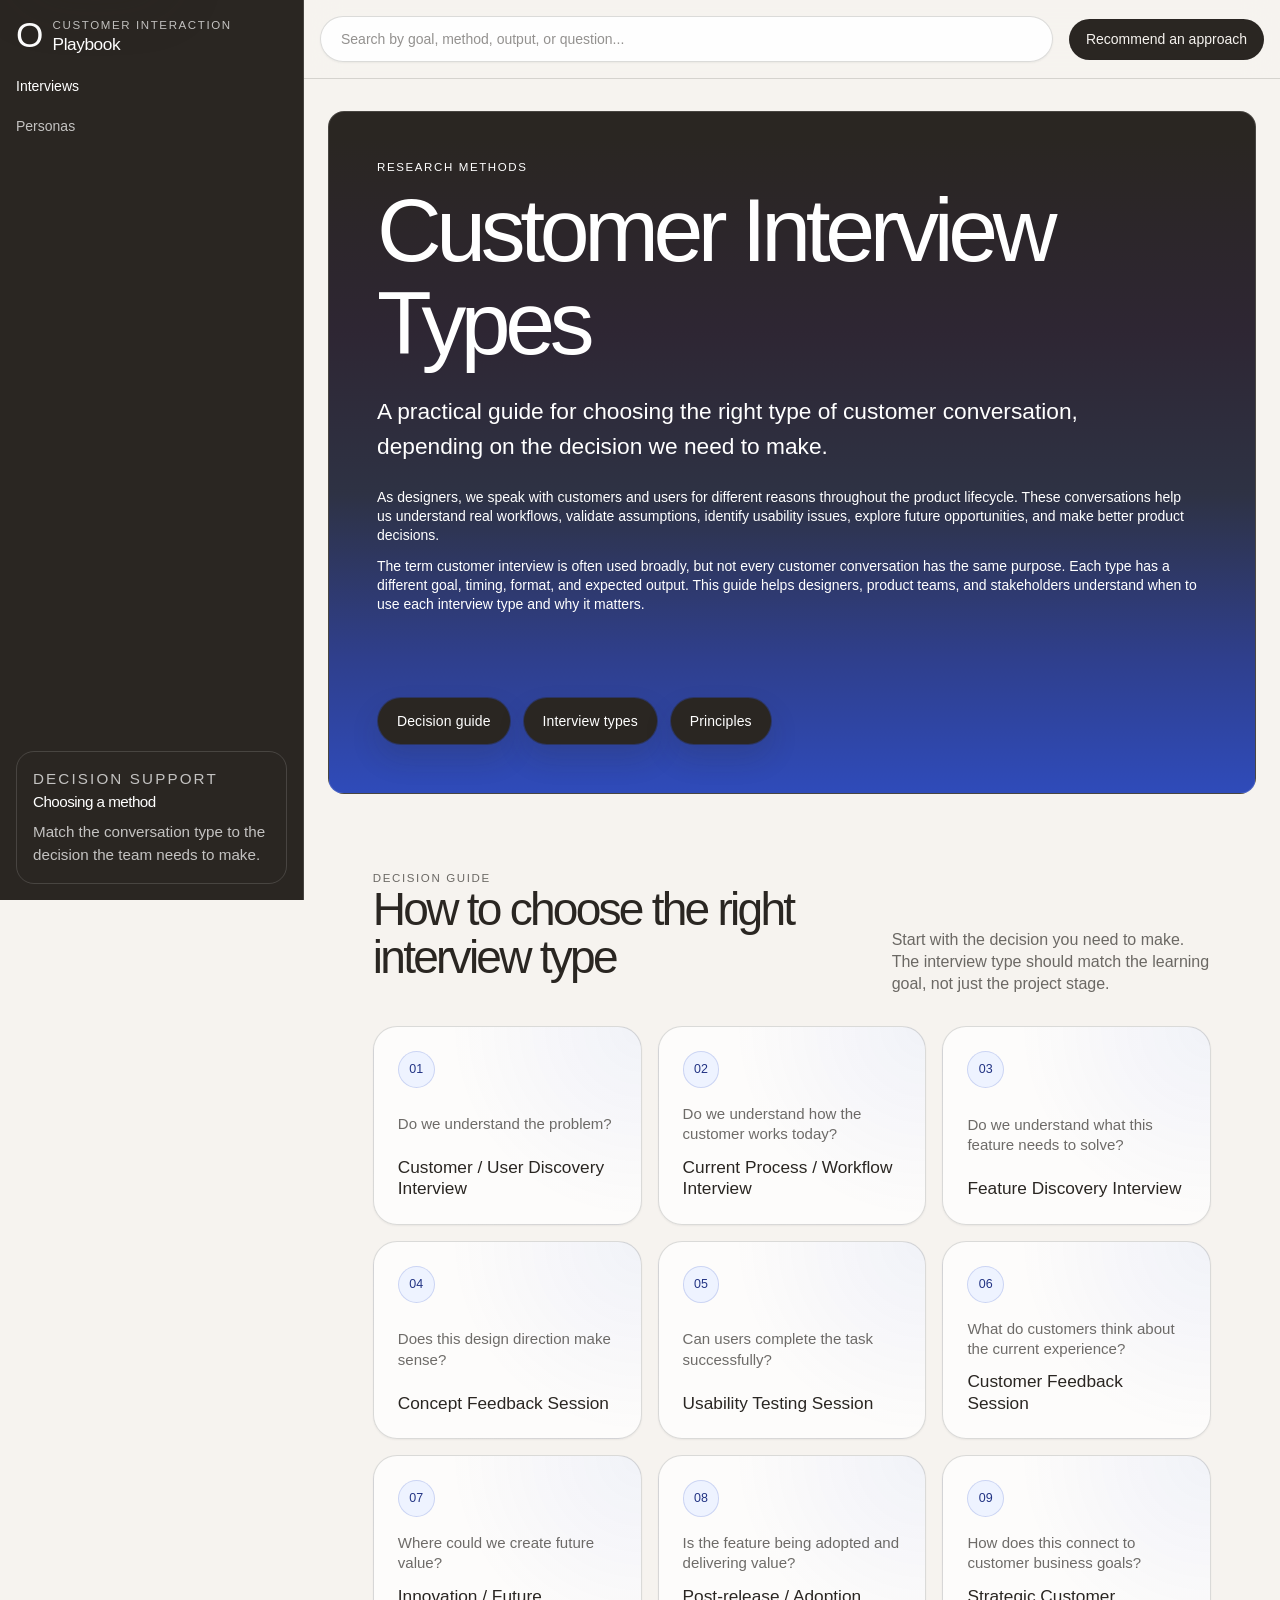
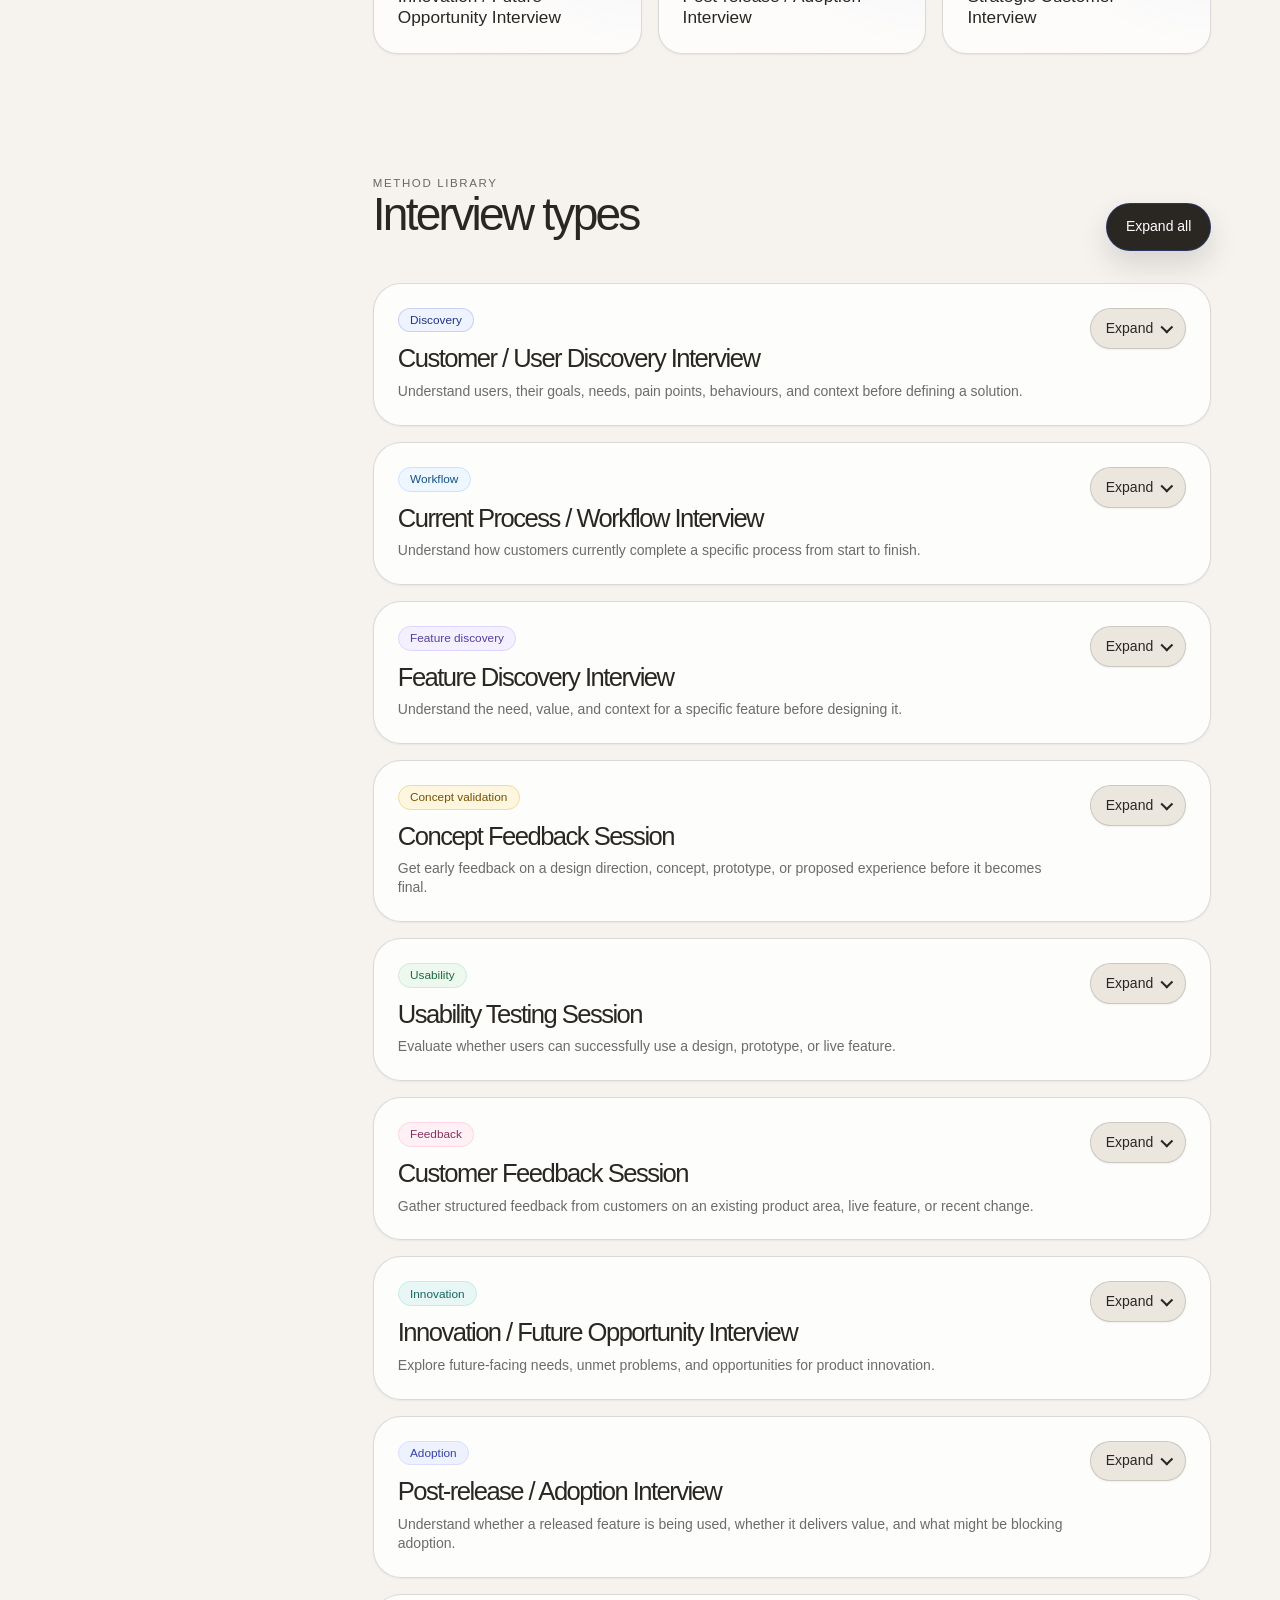
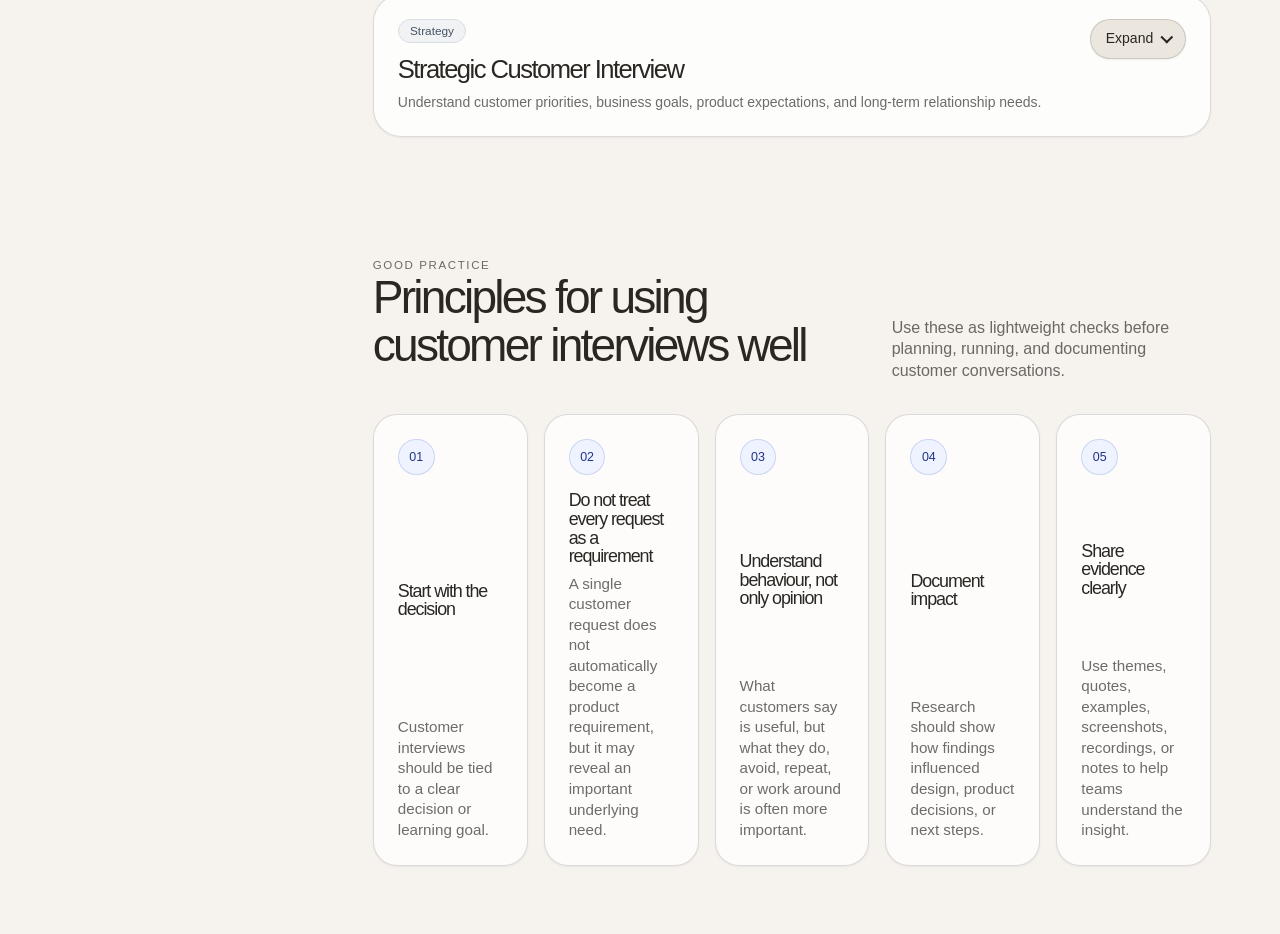
==== commit 126015fa: "Remove Customer Interaction Playbook footer" ====
--- a/index.html
+++ b/index.html
@@ -390,9 +390,6 @@
         </section>
       </div>
 
-      <footer class="site-footer">
-        <p>Customer Interaction Playbook</p>
-      </footer>
     </main>
   </div>
 
--- a/styles.css
+++ b/styles.css
@@ -433,8 +433,7 @@
 
 .section-shell,
 .personas-header,
-.personas-workspace,
-.site-footer {
+.personas-workspace {
   border: 1px solid var(--line);
   border-radius: var(--radius-xl);
   background: rgba(251, 250, 247, 0.9);
@@ -577,8 +576,7 @@
 .hero__copy p,
 .section-heading p,
 .interview-card p,
-.principle-card p,
-.site-footer p {
+.principle-card p {
   margin-bottom: 0;
 }
 
@@ -1162,12 +1160,6 @@
   gap: var(--space-3);
 }
 
-.site-footer {
-  padding: var(--space-5);
-  color: var(--muted);
-  font-size: 0.92rem;
-  text-align: center;
-}
 
 @media (max-width: 1100px) {
   .app-shell {
@@ -1320,7 +1312,6 @@
   }
 
   .section-shell,
-  .site-footer,
   .hero,
   .personas-header,
   .personas-workspace,
